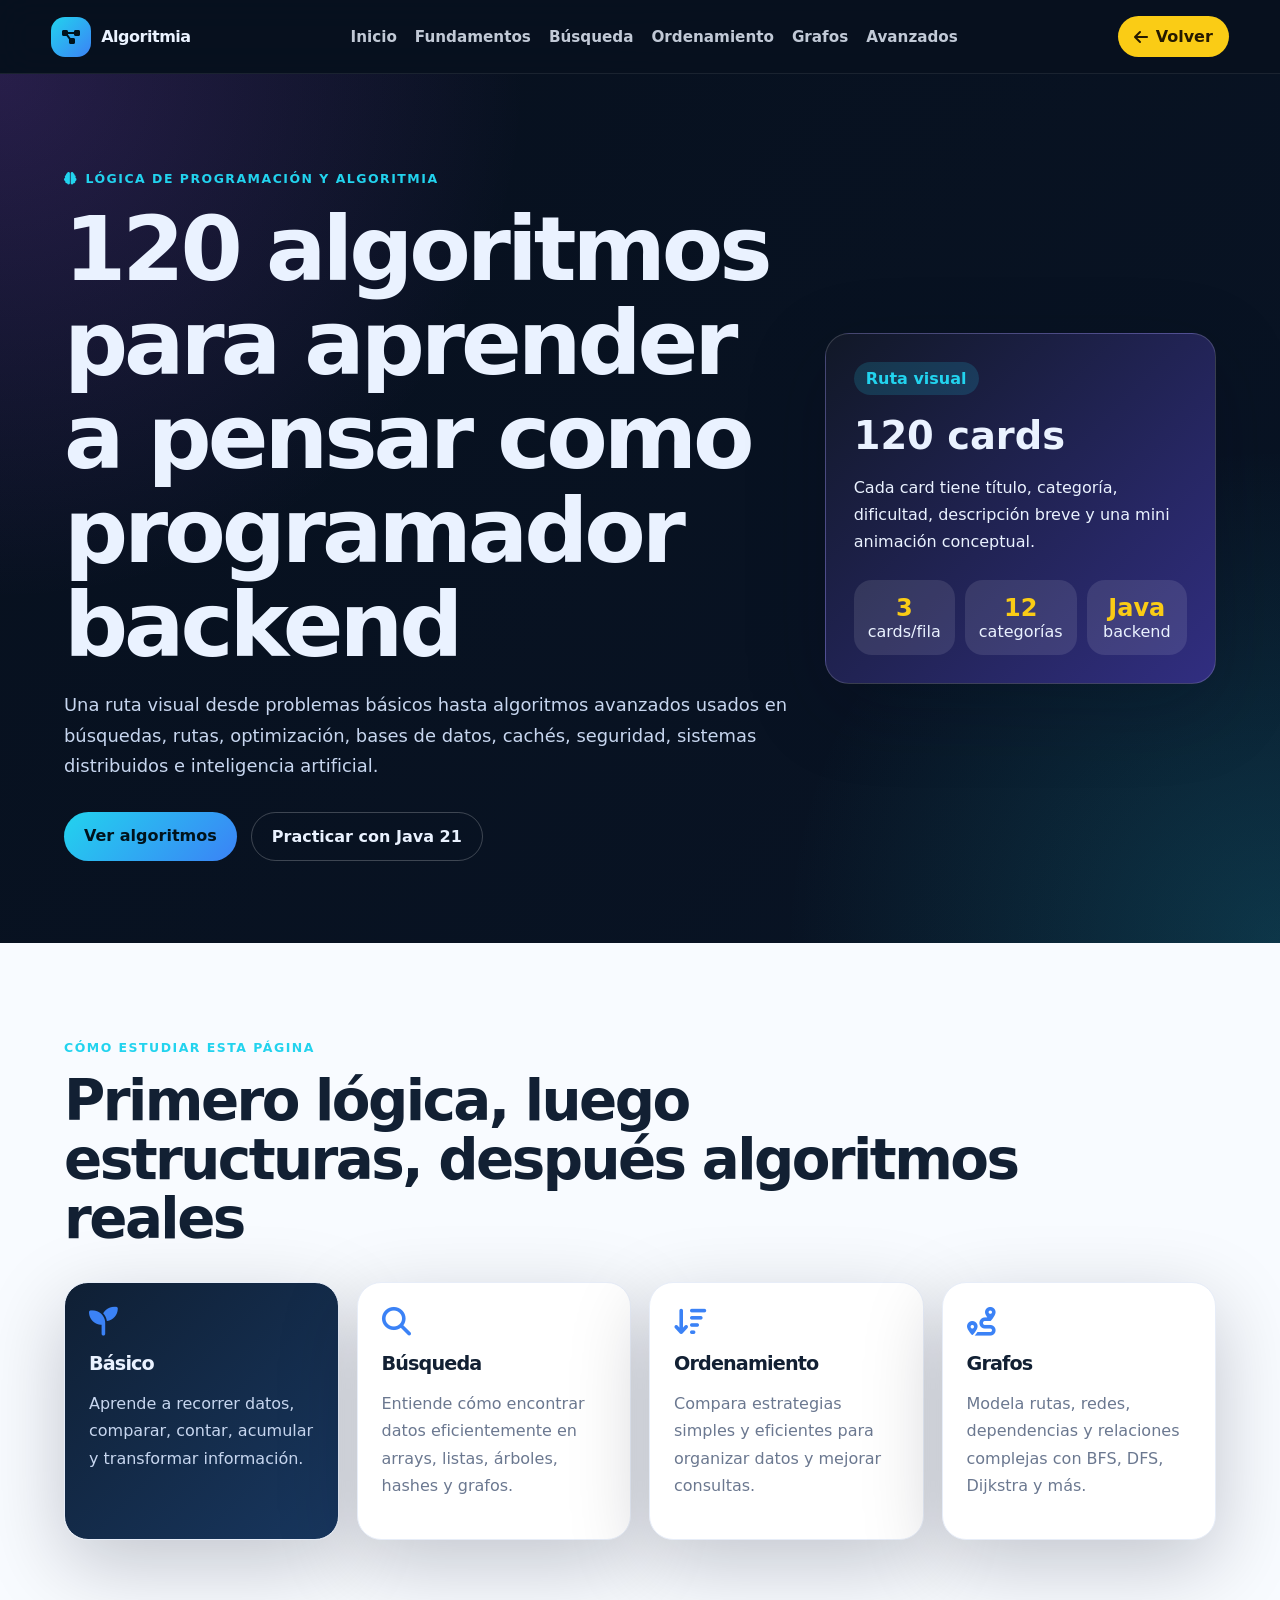
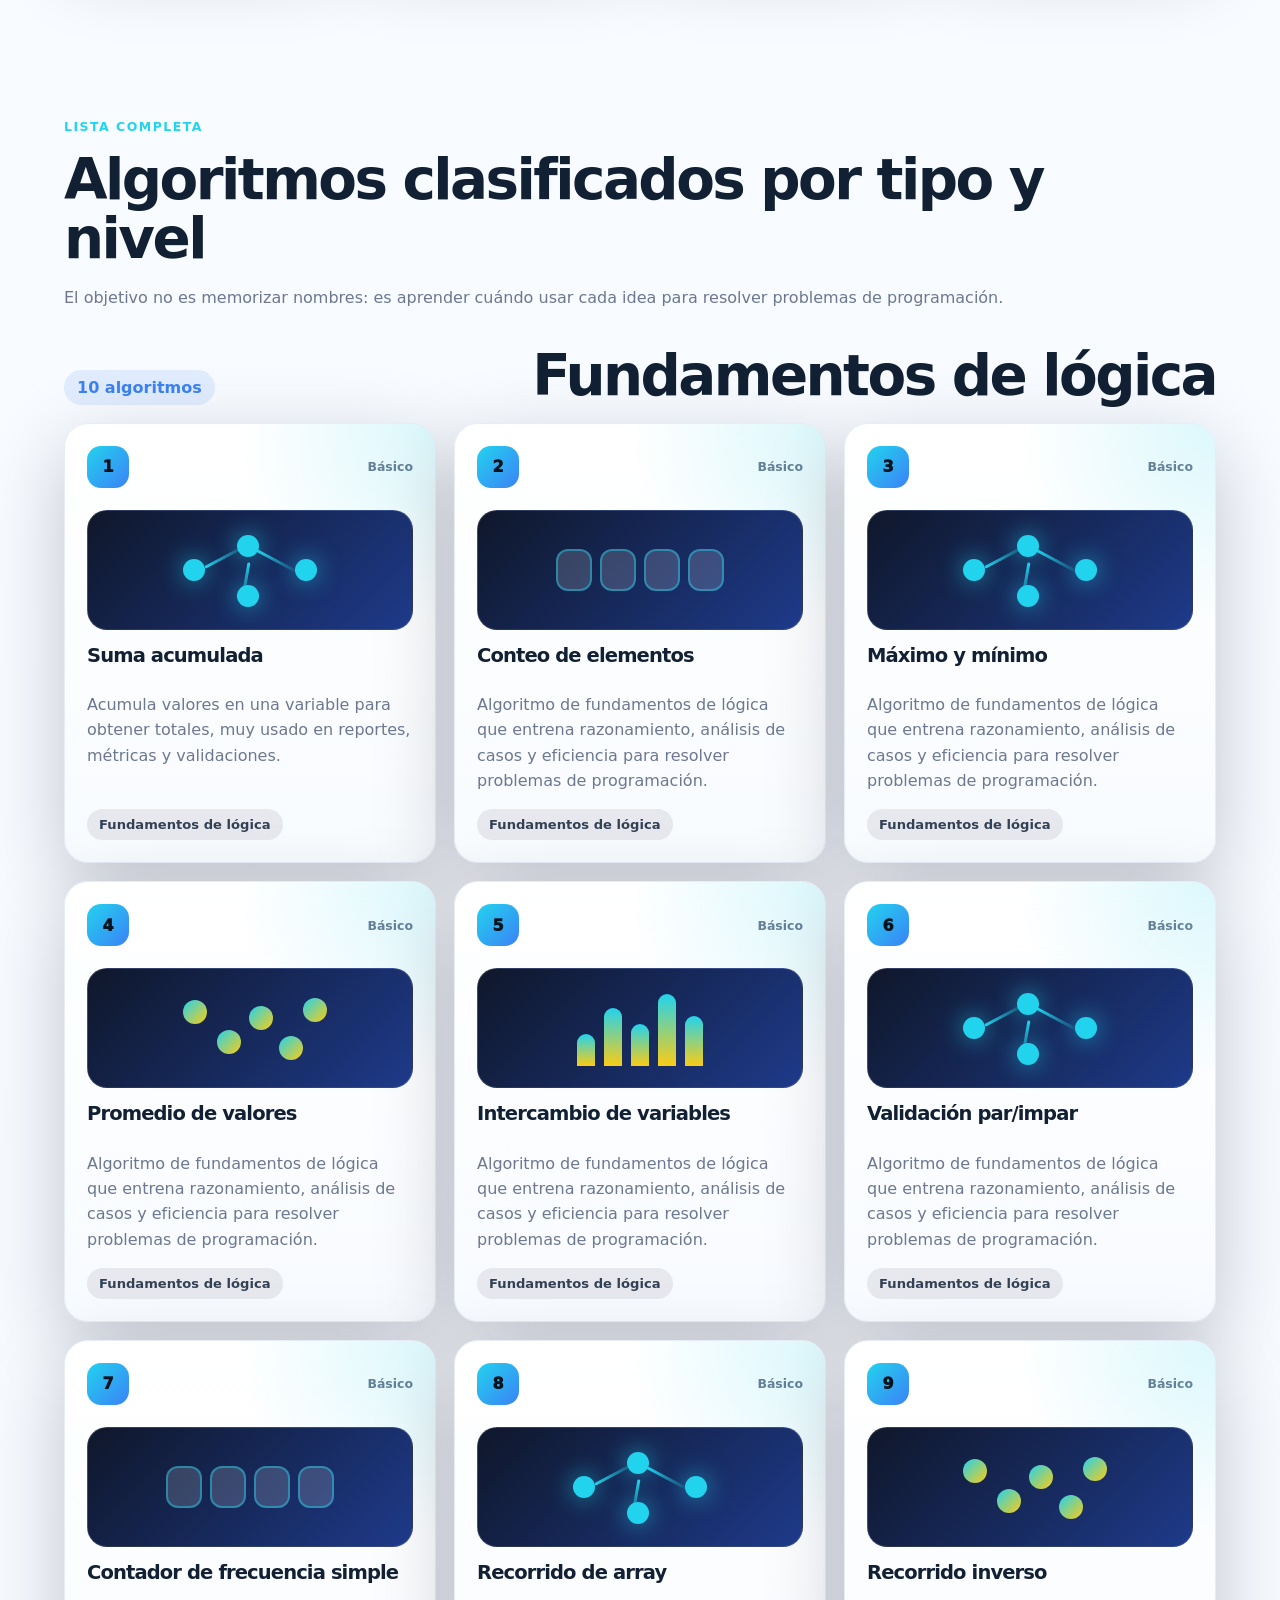
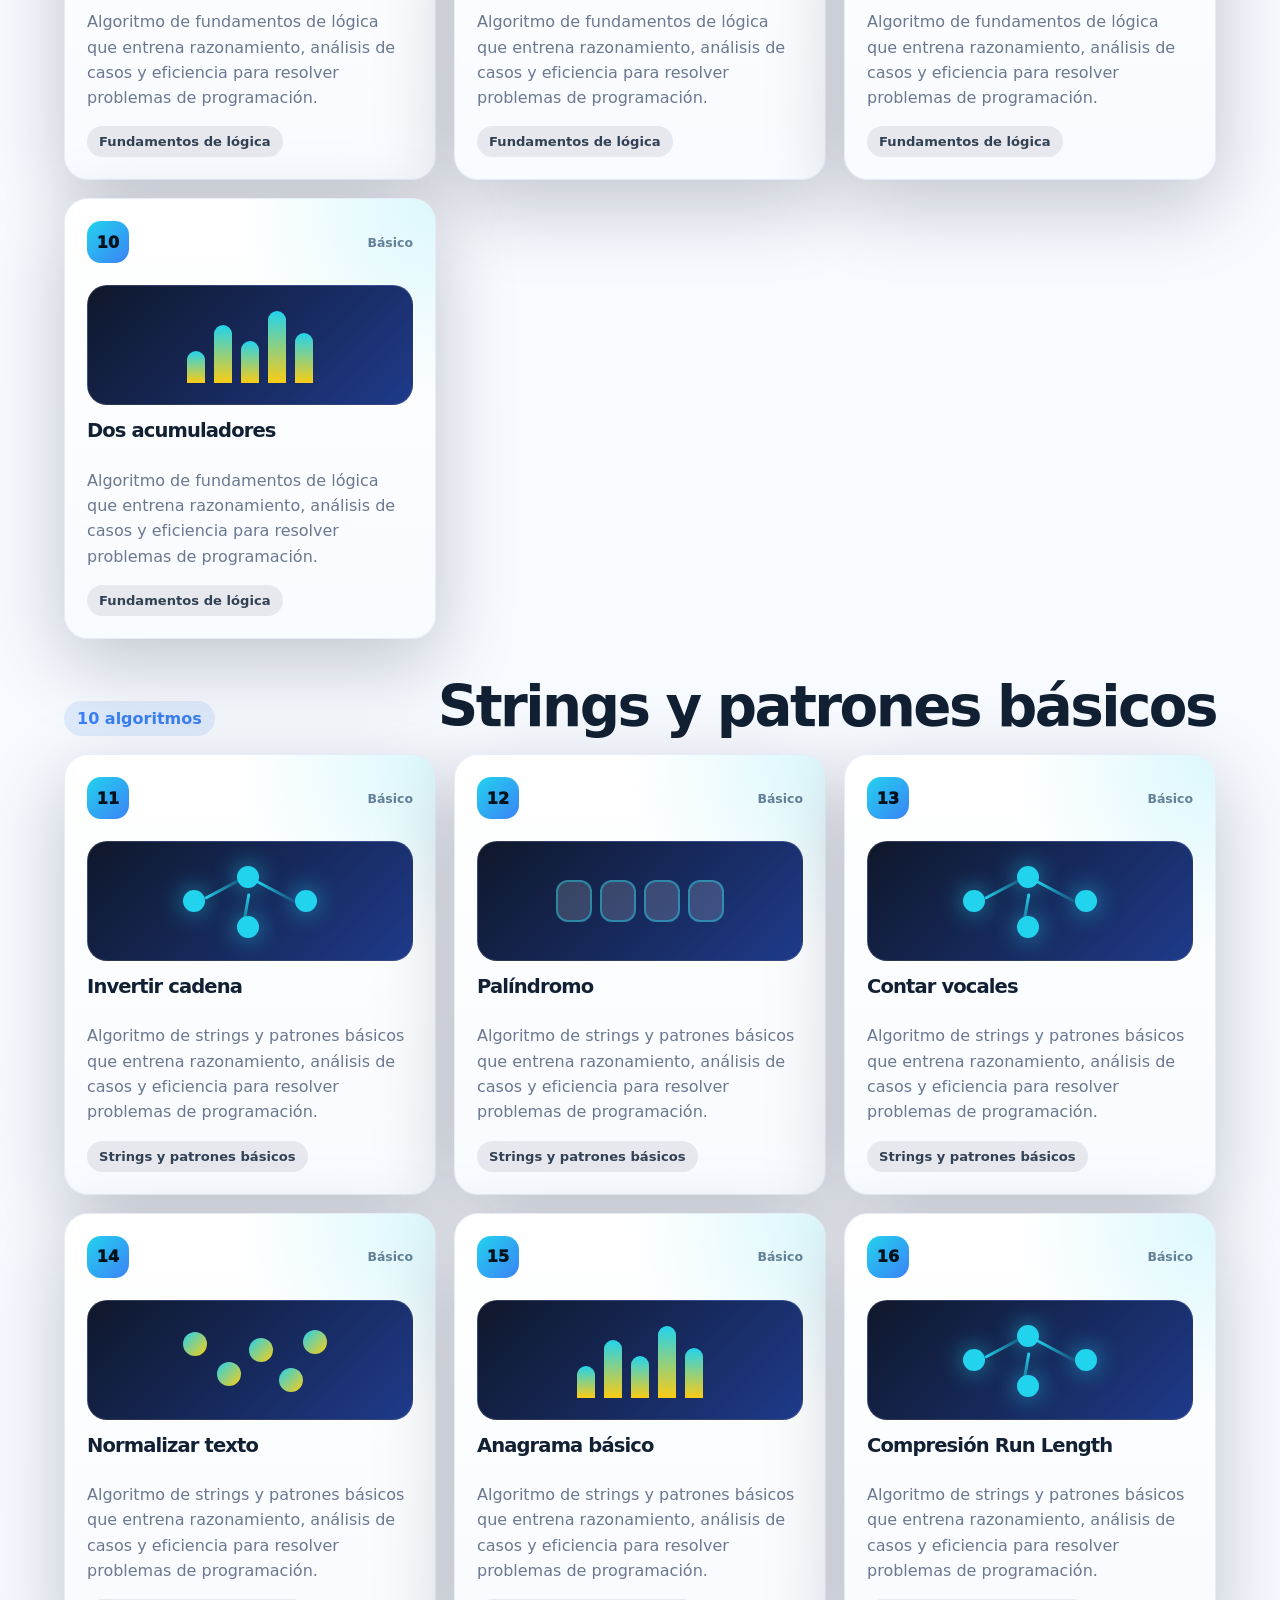
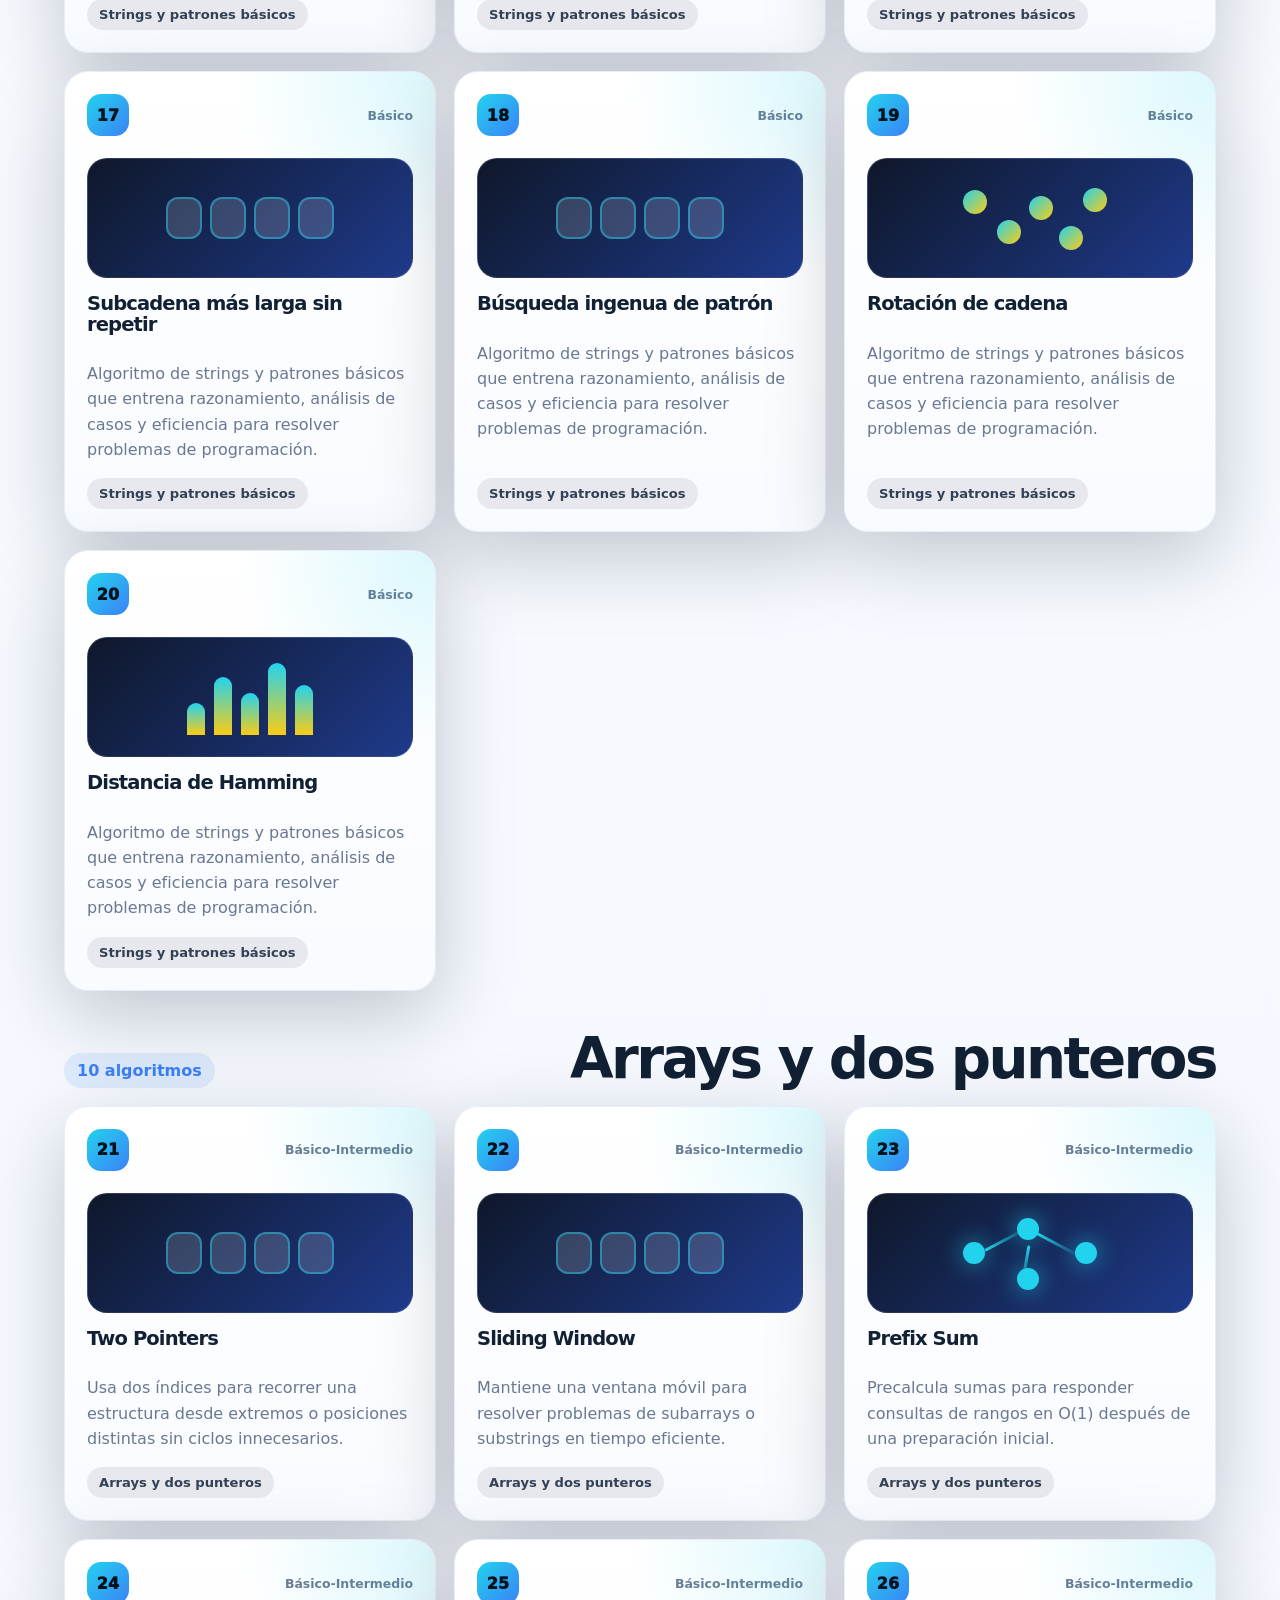
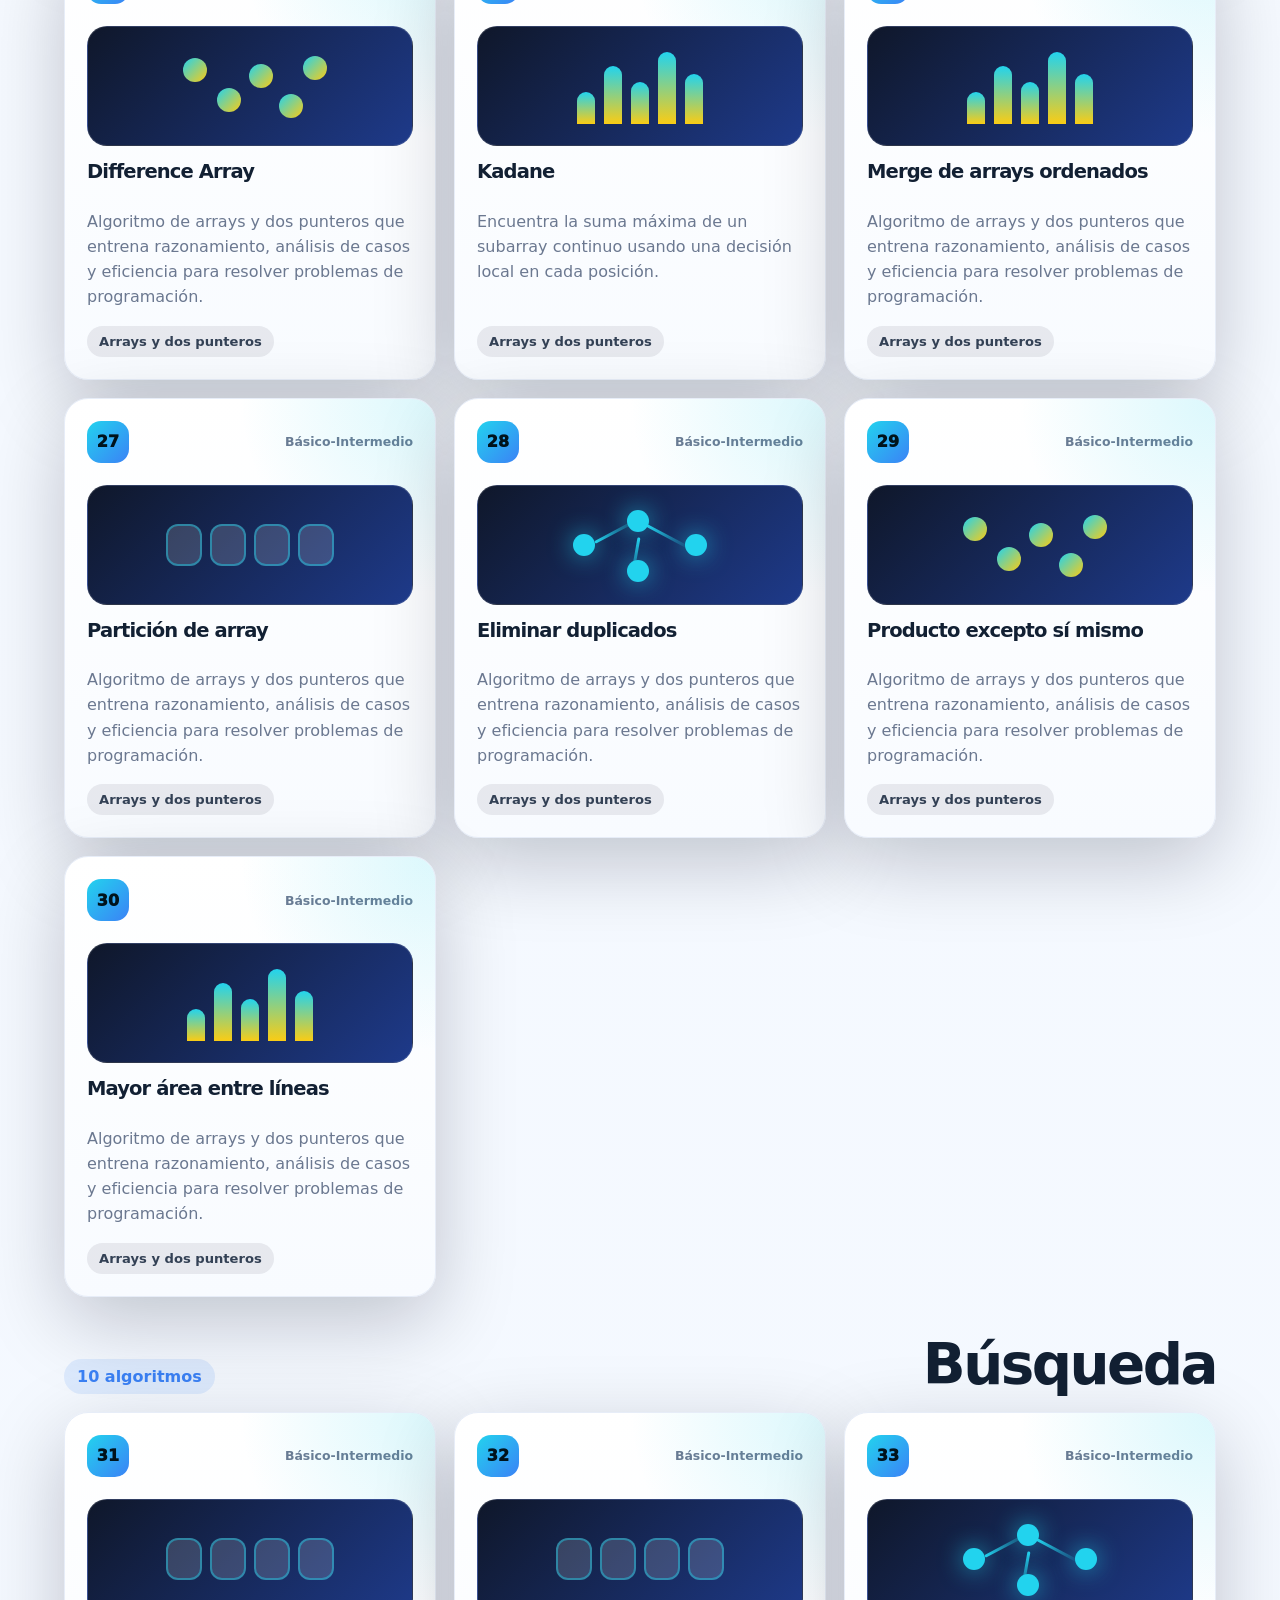
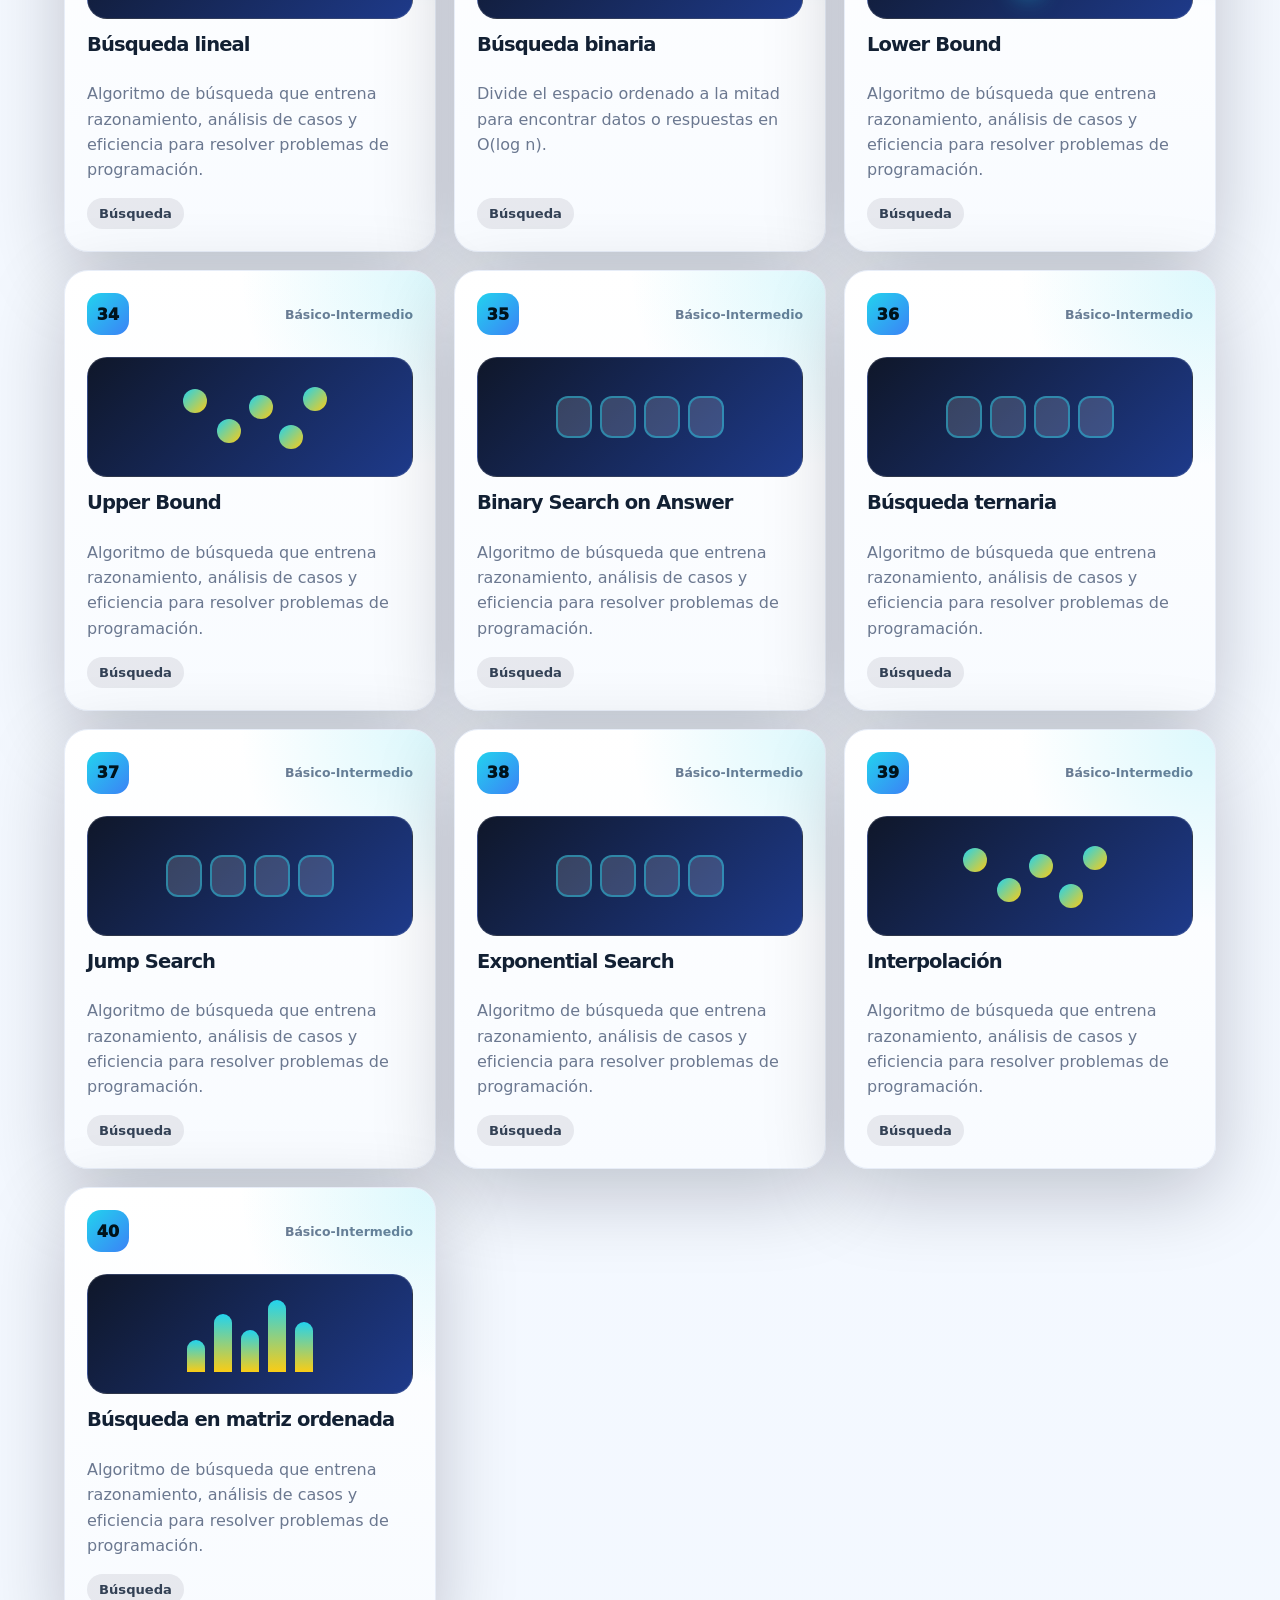
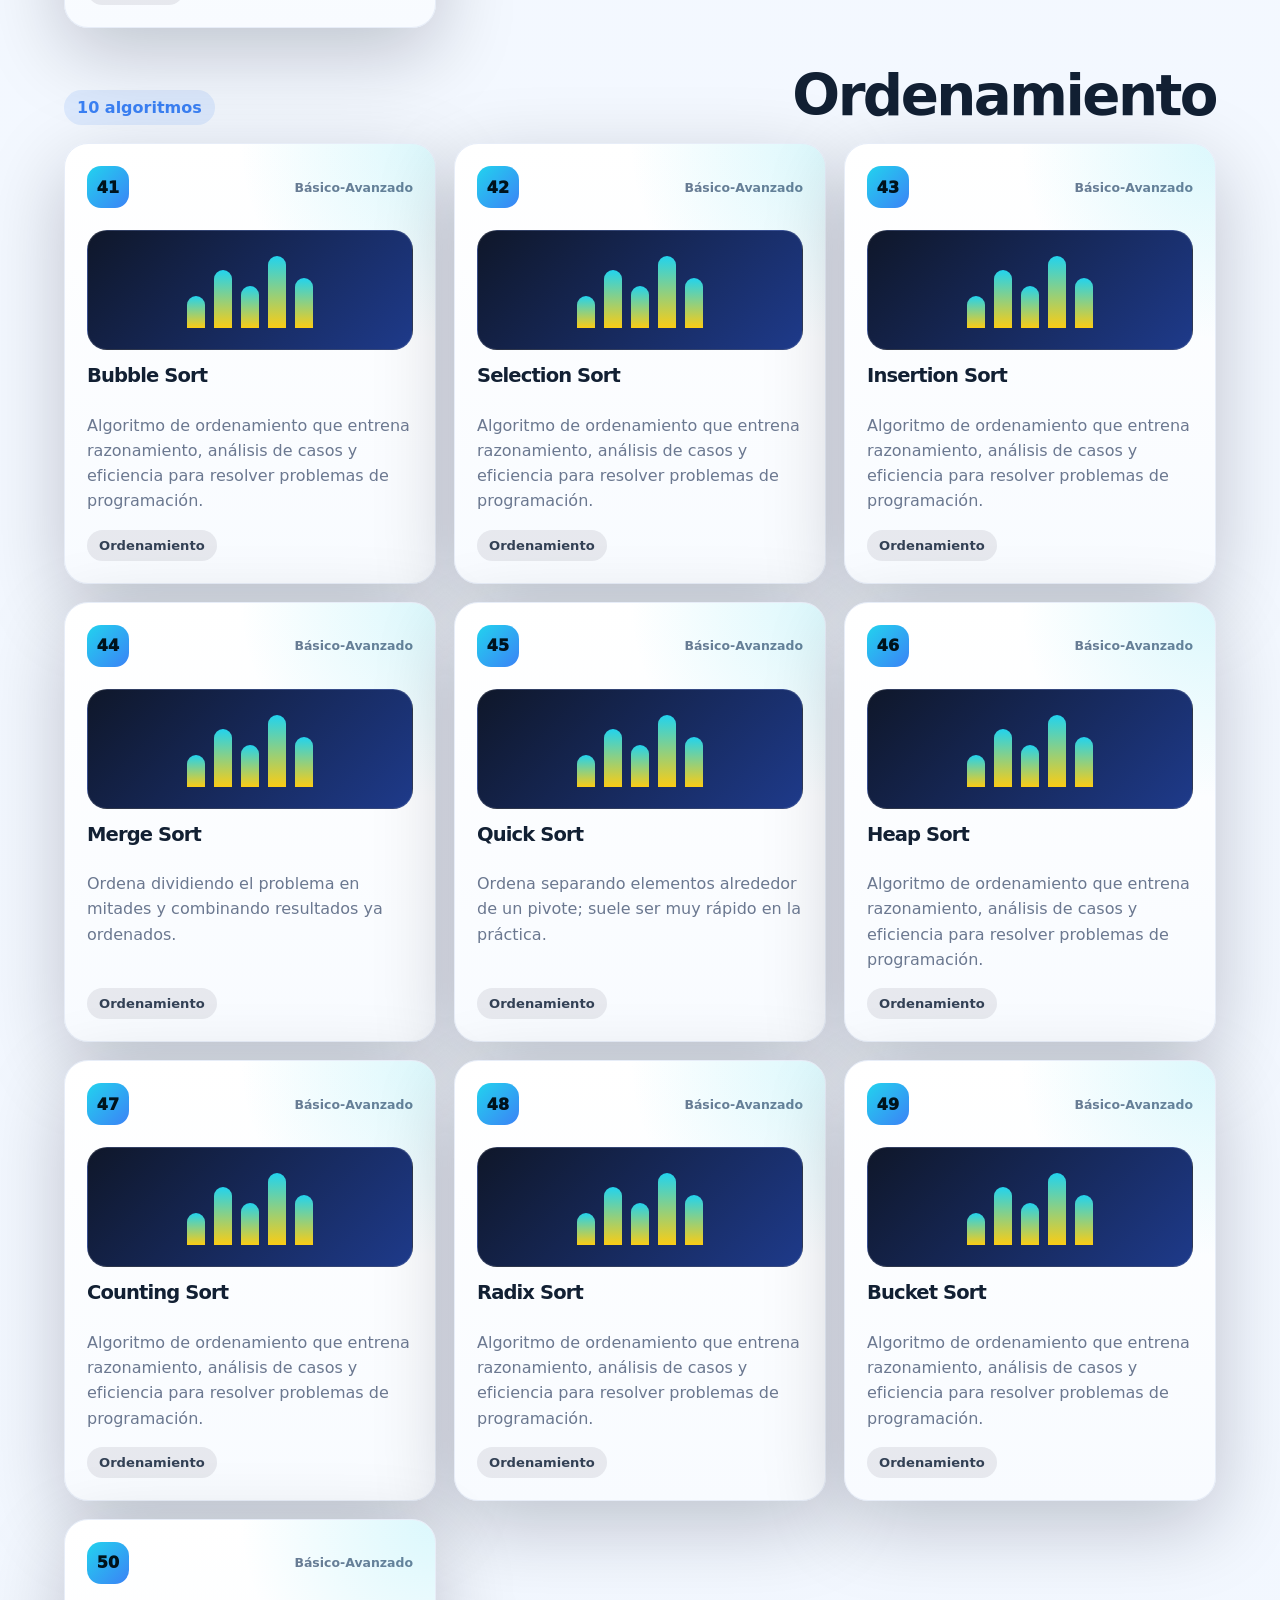
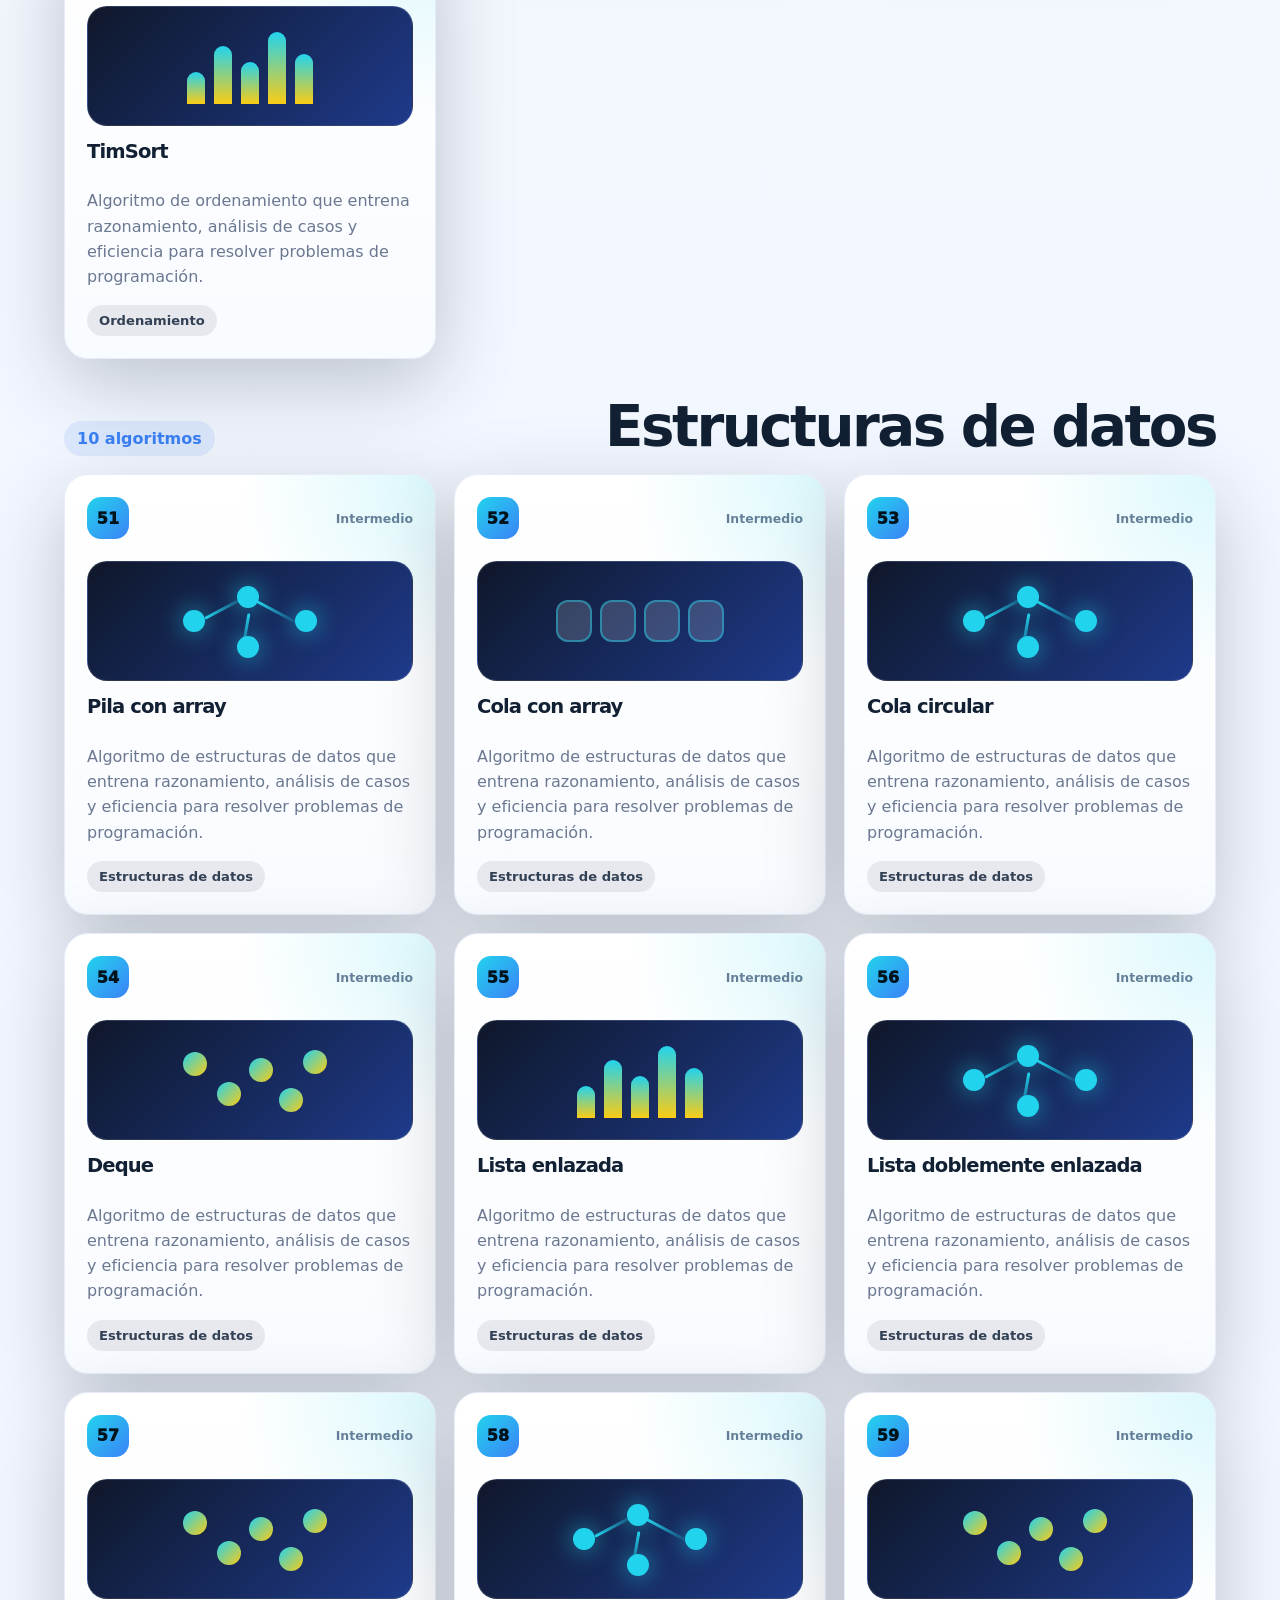
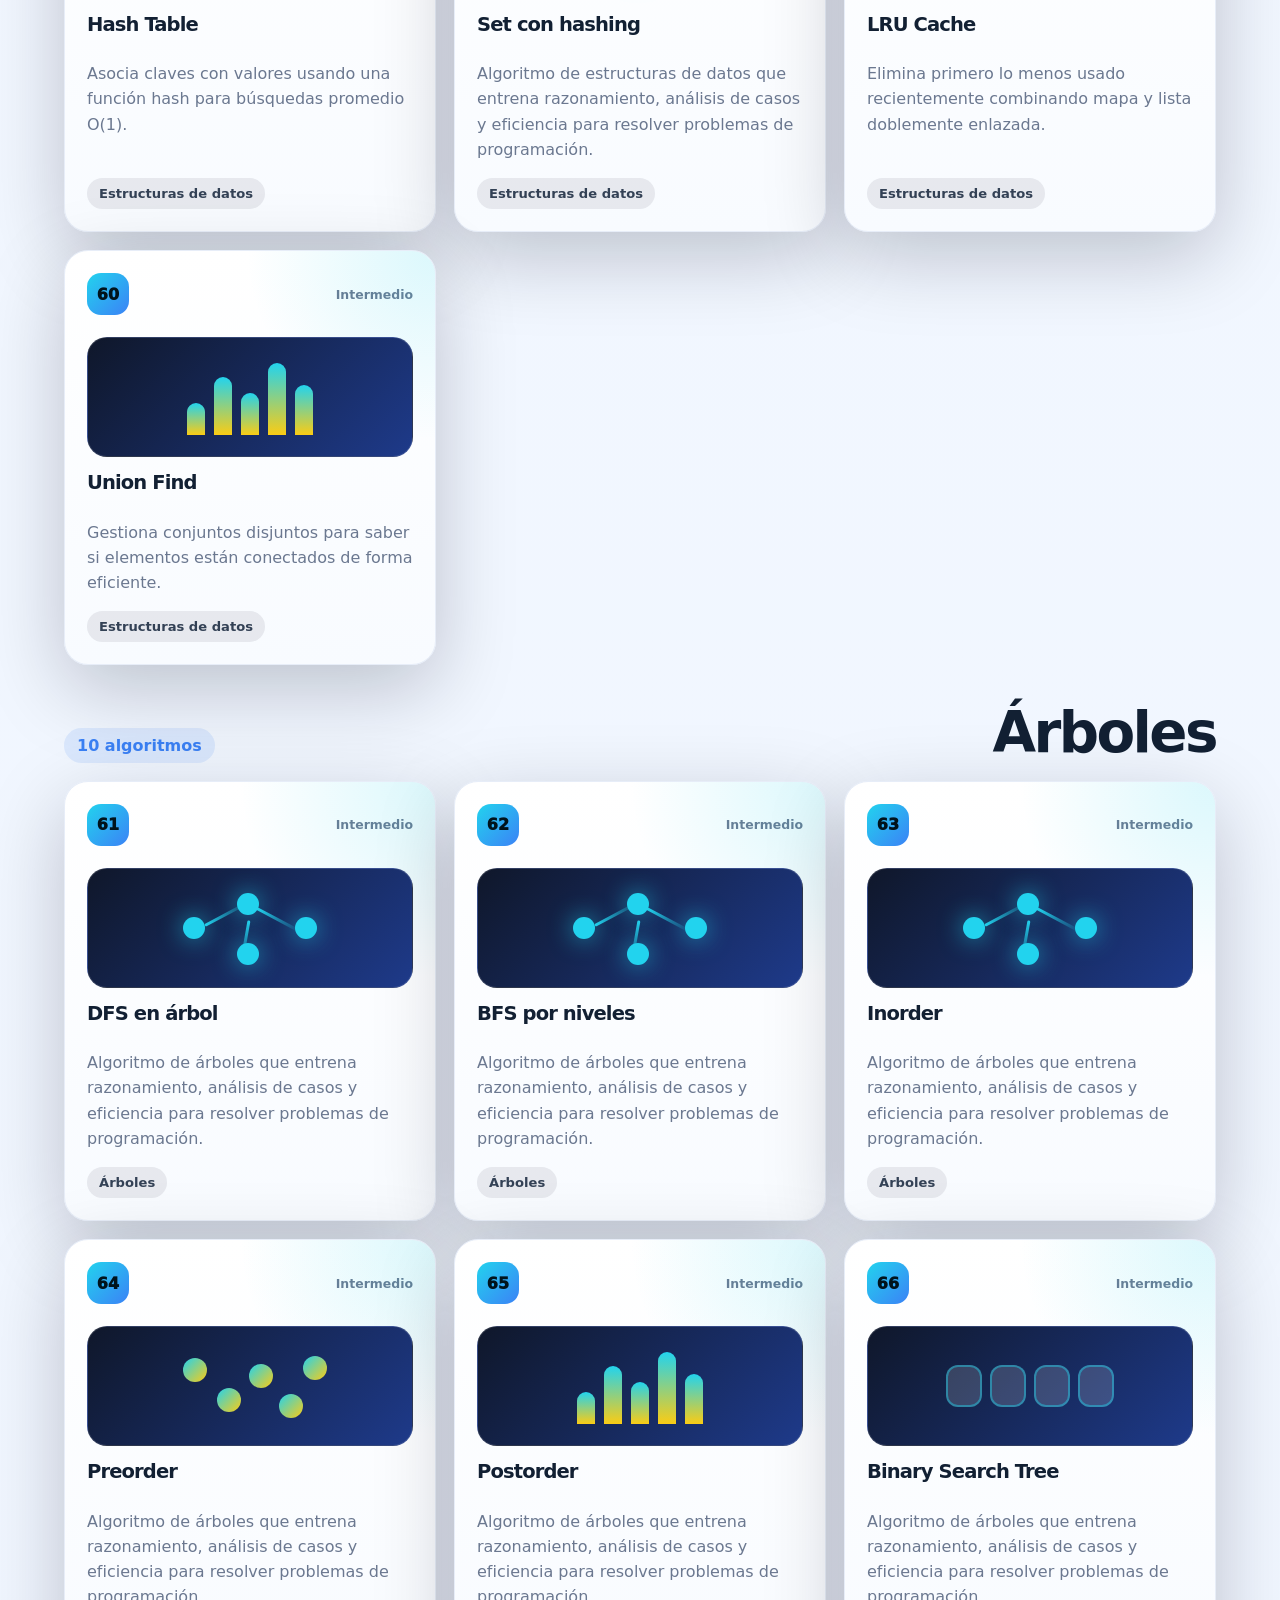
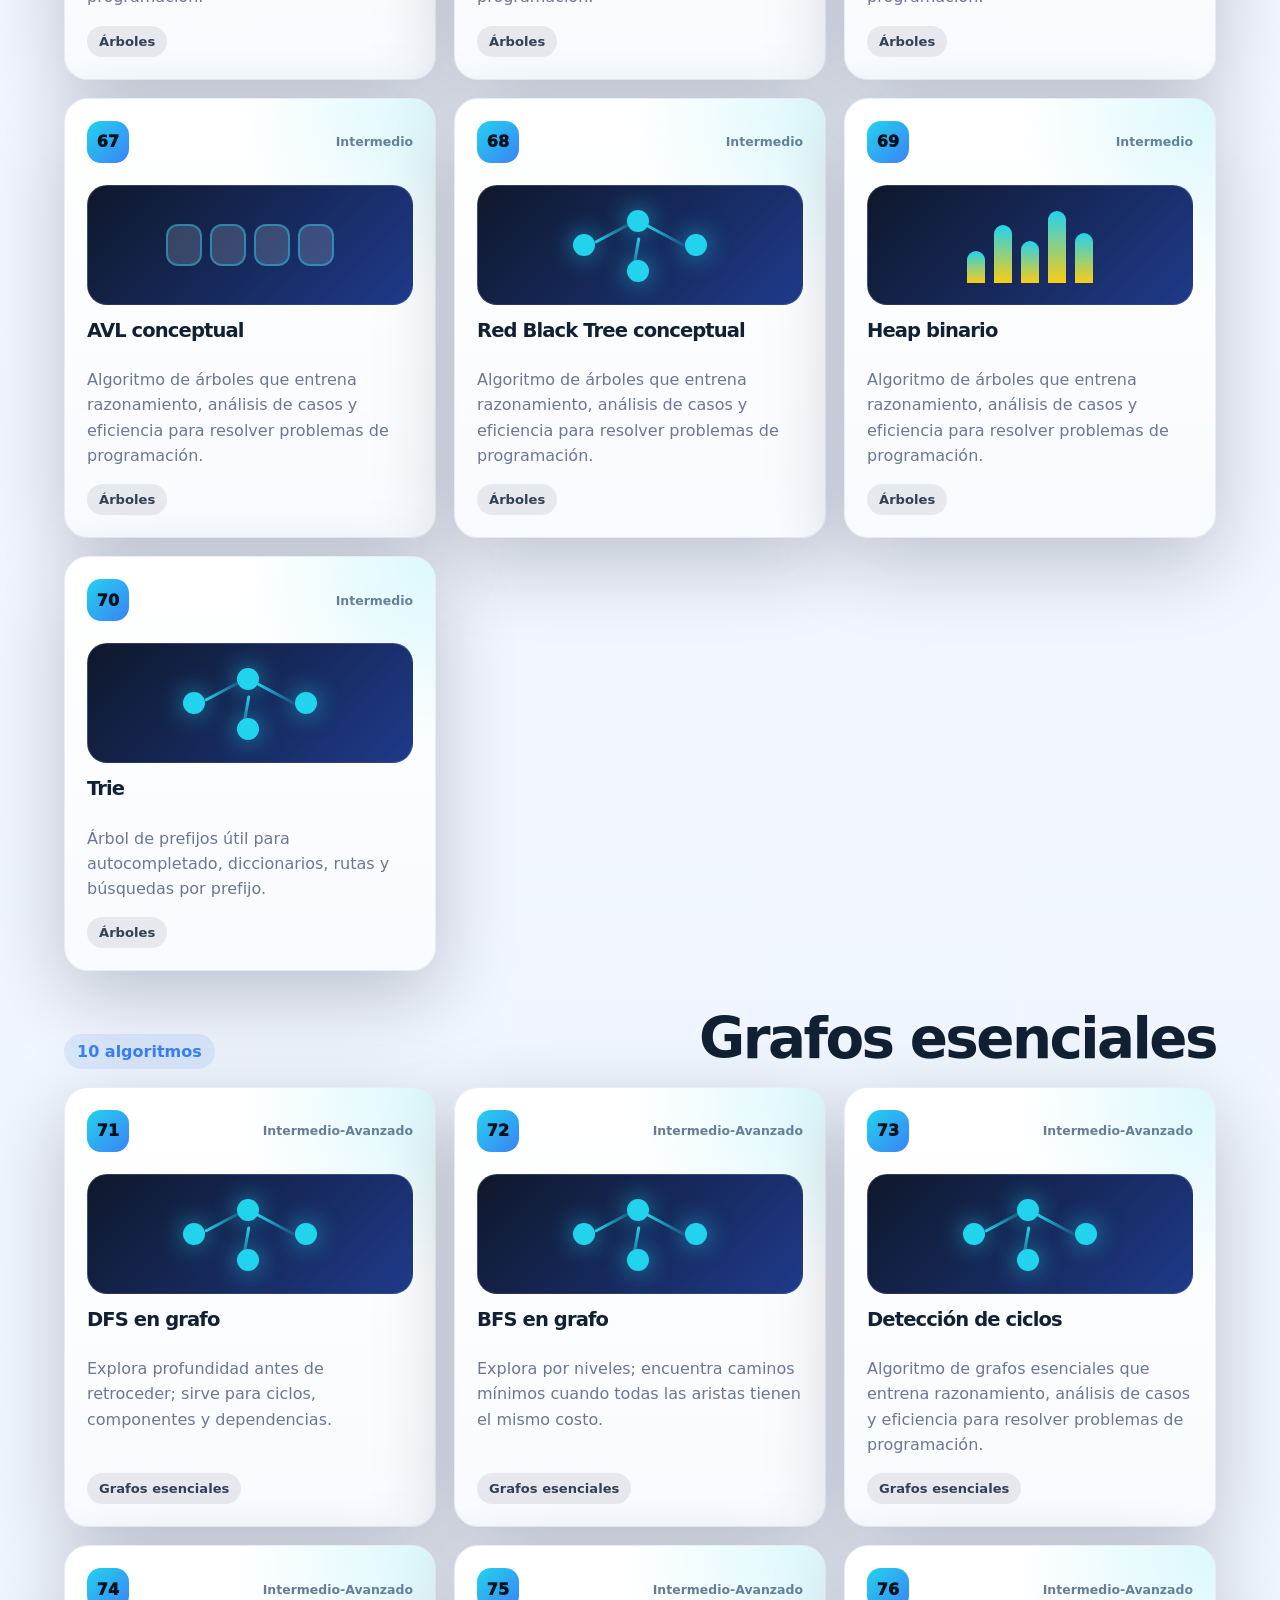
==== algoritmos.html @ 5a0df9d0 "algoritmos" ====
<!DOCTYPE html>
<html lang="es">
<head>
  <meta charset="UTF-8">
  <meta name="viewport" content="width=device-width, initial-scale=1.0">
  <title>Algoritmia para Programación - 120 algoritmos</title>
  <link rel="preconnect" href="https://cdnjs.cloudflare.com">
  <link rel="stylesheet" href="https://cdnjs.cloudflare.com/ajax/libs/font-awesome/6.5.1/css/all.min.css">
  <link rel="stylesheet" href="styles.css">
</head>
<body>
  <header class="site-header">
    <a href="index.html#inicio" class="brand">
      <span class="brand-icon"><i class="fa-solid fa-diagram-project"></i></span>
      <span>Algoritmia</span>
    </a>
    <nav class="main-nav" aria-label="Navegación Algoritmia">
      <a href="index.html">Inicio</a>
      <a href="#fundamentos">Fundamentos</a>
      <a href="#busqueda">Búsqueda</a>
      <a href="#ordenamiento">Ordenamiento</a>
      <a href="#grafos">Grafos</a>
      <a href="#avanzados">Avanzados</a>
    </nav>
    <a class="toggle-checks" href="index.html#temario"><i class="fa-solid fa-arrow-left"></i> Volver</a>
  </header>

  <main>
    <section class="hero section algorithms-hero">
      <div class="hero-content">
        <p class="eyebrow"><i class="fa-solid fa-brain"></i> Lógica de programación y algoritmia</p>
        <h1>120 algoritmos para aprender a pensar como programador backend</h1>
        <p class="hero-copy">Una ruta visual desde problemas básicos hasta algoritmos avanzados usados en búsquedas, rutas, optimización, bases de datos, cachés, seguridad, sistemas distribuidos e inteligencia artificial.</p>
        <div class="hero-actions">
          <a class="btn primary" href="#algorithmCards">Ver algoritmos</a>
          <a class="btn secondary" href="java.html">Practicar con Java 21</a>
        </div>
      </div>
      <aside class="hero-card algorithm-hero-card">
        <span class="card-badge">Ruta visual</span>
        <strong>120 cards</strong>
        <p>Cada card tiene título, categoría, dificultad, descripción breve y una mini animación conceptual.</p>
        <div class="mini-stats">
          <span><b>3</b> cards/fila</span>
          <span><b>12</b> categorías</span>
          <span><b>Java</b> backend</span>
        </div>
      </aside>
    </section>

    <section class="section java-important">
      <div class="section-heading">
        <p class="eyebrow">Cómo estudiar esta página</p>
        <h2>Primero lógica, luego estructuras, después algoritmos reales</h2>
      </div>
      <div class="cards-grid">
        <article class="info-card featured"><i class="fa-solid fa-seedling"></i><h3>Básico</h3><p>Aprende a recorrer datos, comparar, contar, acumular y transformar información.</p></article>
        <article class="info-card"><i class="fa-solid fa-magnifying-glass"></i><h3>Búsqueda</h3><p>Entiende cómo encontrar datos eficientemente en arrays, listas, árboles, hashes y grafos.</p></article>
        <article class="info-card"><i class="fa-solid fa-arrow-down-wide-short"></i><h3>Ordenamiento</h3><p>Compara estrategias simples y eficientes para organizar datos y mejorar consultas.</p></article>
        <article class="info-card"><i class="fa-solid fa-route"></i><h3>Grafos</h3><p>Modela rutas, redes, dependencias y relaciones complejas con BFS, DFS, Dijkstra y más.</p></article>
      </div>
    </section>

    <section id="algorithmCards" class="section java-section">
      <div class="section-heading">
        <p class="eyebrow">Lista completa</p>
        <h2>Algoritmos clasificados por tipo y nivel</h2>
        <p>El objetivo no es memorizar nombres: es aprender cuándo usar cada idea para resolver problemas de programación.</p>
      </div>
      <div id="algorithmsCards" class="algorithm-cards"></div>
    </section>
  </main>

  <footer class="site-footer">
    <p>Algoritmia para Backend Java 2026 - Base mental para resolver problemas reales.</p>
  </footer>

  <script src="algoritmos.js"></script>
</body>
</html>
---- styles.css ----
:root {
  --bg: #08111f;
  --surface: #0f1f34;
  --surface-2: #142942;
  --card: #ffffff;
  --text: #eaf2ff;
  --muted: #6b7890;
  --ink: #122033;
  --primary: #22d3ee;
  --primary-2: #3b82f6;
  --accent: #facc15;
  --green: #22c55e;
  --danger: #fb7185;
  --shadow: 0 24px 80px rgba(3, 10, 27, .22);
  --radius: 24px;
}

* { box-sizing: border-box; }
html { scroll-behavior: smooth; }
body {
  margin: 0;
  font-family: Inter, ui-sans-serif, system-ui, -apple-system, BlinkMacSystemFont, "Segoe UI", sans-serif;
  background: linear-gradient(135deg, #07101e 0%, #102441 45%, #eaf2ff 45%, #f8fbff 100%);
  color: var(--ink);
}

a { color: inherit; text-decoration: none; }

.site-header {
  position: sticky;
  top: 0;
  z-index: 20;
  display: flex;
  align-items: center;
  justify-content: space-between;
  gap: 18px;
  padding: 16px clamp(18px, 4vw, 56px);
  background: rgba(8, 17, 31, .86);
  color: var(--text);
  backdrop-filter: blur(18px);
  border-bottom: 1px solid rgba(255, 255, 255, .08);
}

.brand, .main-nav, .toggle-checks { display: flex; align-items: center; }
.brand { gap: 10px; font-weight: 900; letter-spacing: -.03em; }
.brand-icon {
  display: grid;
  place-items: center;
  width: 40px;
  height: 40px;
  border-radius: 14px;
  background: linear-gradient(135deg, var(--primary), var(--primary-2));
  color: #00131c;
}
.main-nav { gap: 18px; font-weight: 700; font-size: .95rem; }
.main-nav a { opacity: .82; }
.main-nav a:hover { opacity: 1; color: var(--primary); }
.toggle-checks {
  gap: 8px;
  border: 0;
  border-radius: 999px;
  padding: 11px 16px;
  background: var(--accent);
  color: #251a00;
  font-weight: 900;
  cursor: pointer;
}

.section { padding: 82px clamp(18px, 5vw, 72px); }
.hero {
  min-height: 680px;
  display: grid;
  grid-template-columns: minmax(0, 1.3fr) minmax(280px, .7fr);
  align-items: center;
  gap: 34px;
  color: var(--text);
}
.eyebrow {
  display: inline-flex;
  align-items: center;
  gap: 8px;
  color: var(--primary);
  font-weight: 900;
  text-transform: uppercase;
  letter-spacing: .12em;
  font-size: .78rem;
}
h1, h2, h3 { margin: 0; line-height: 1.05; letter-spacing: -.045em; }
h1 { max-width: 920px; font-size: clamp(2.7rem, 7vw, 6.4rem); }
h2 { font-size: clamp(2rem, 4.4vw, 4rem); }
h3 { font-size: 1.2rem; }
p { line-height: 1.7; }
.hero-copy { max-width: 760px; color: #c7d6ef; font-size: 1.12rem; }
.hero-actions { display: flex; flex-wrap: wrap; gap: 14px; margin-top: 30px; }
.btn { border-radius: 999px; padding: 14px 20px; font-weight: 900; }
.btn.primary { background: linear-gradient(135deg, var(--primary), var(--primary-2)); color: #00131c; }
.btn.secondary { border: 1px solid rgba(255,255,255,.22); color: var(--text); }
.hero-card {
  padding: 28px;
  border-radius: var(--radius);
  background: rgba(255,255,255,.1);
  border: 1px solid rgba(255,255,255,.16);
  box-shadow: var(--shadow);
}
.card-badge { display: inline-block; margin-bottom: 18px; padding: 7px 12px; border-radius: 999px; background: rgba(34,211,238,.16); color: var(--primary); font-weight: 900; }
.hero-card strong { display: block; font-size: 2.4rem; }
.mini-stats { display: grid; grid-template-columns: repeat(3, 1fr); gap: 10px; margin-top: 24px; }
.mini-stats span { padding: 14px; border-radius: 18px; background: rgba(255,255,255,.1); text-align: center; }
.mini-stats b { display: block; color: var(--accent); font-size: 1.5rem; }

.section-heading { max-width: 980px; margin-bottom: 34px; }
.section-heading.light { color: var(--text); }
.section-heading p:not(.eyebrow) { color: var(--muted); }
.light p:not(.eyebrow) { color: #c7d6ef; }
.cards-grid { display: grid; grid-template-columns: repeat(4, minmax(0, 1fr)); gap: 18px; }
.info-card {
  padding: 24px;
  border-radius: var(--radius);
  background: var(--card);
  box-shadow: var(--shadow);
  border: 1px solid #e7edf8;
}
.info-card i { font-size: 1.8rem; color: var(--primary-2); margin-bottom: 18px; }
.info-card p { color: var(--muted); }
.info-card.featured { background: linear-gradient(135deg, #0f1f34, #18375f); color: var(--text); }
.info-card.featured p { color: #c7d6ef; }

.agentic-card {
  max-width: 80%;
  margin: 0 auto;
  padding: 32px;
  border-radius: var(--radius);
  background: linear-gradient(135deg, #0f1f34, #18375f);
  color: var(--text);
  box-shadow: var(--shadow);
  border: 1px solid rgba(255, 255, 255, 0.1);
  text-align: center;
}
.agentic-card i { font-size: 2.5rem; color: var(--primary); margin-bottom: 20px; }
.agentic-card h3 { margin: 0 0 16px 0; }
.agentic-card p { color: #c7d6ef; font-size: 1.1rem; }

.curriculum { display: grid; gap: 18px; }
.module-card {
  overflow: hidden;
  border-radius: var(--radius);
  background: var(--card);
  box-shadow: var(--shadow);
  border: 1px solid #e7edf8;
}
.module-header {
  display: flex;
  justify-content: space-between;
  gap: 16px;
  padding: 24px;
  background: linear-gradient(135deg, #f8fbff, #eaf2ff);
}
.module-header span { font-weight: 900; color: var(--primary-2); }
.module-header-right { display: flex; align-items: center; gap: 14px; }
.module-count {
  padding: 6px 12px;
  border-radius: 999px;
  background: rgba(34, 197, 94, .15);
  color: #15803d;
  font-weight: 900;
  font-size: .95rem;
  white-space: nowrap;
}
.topic-list { display: grid; grid-template-columns: repeat(2, minmax(0, 1fr)); gap: 0; padding: 0; margin: 0; list-style: none; }
.topic-item {
  display: grid;
  grid-template-columns: auto 1fr;
  gap: 12px;
  padding: 18px 22px;
  border-top: 1px solid #edf2fb;
}
.topic-item:nth-child(odd) { border-right: 1px solid #edf2fb; }
.topic-id { font-weight: 900; color: var(--primary-2); }
.topic-item p { margin: 6px 0 0; color: var(--muted); font-size: .95rem; }
.topic-check { display: none; width: 18px; height: 18px; accent-color: var(--green); margin-top: 2px; }
.show-checks .topic-check { display: block; }

.plan-section { background: radial-gradient(circle at top left, rgba(34,211,238,.2), transparent 32%), var(--bg); }
.roadmap {
  position: relative;
  display: grid;
  gap: 34px;
  padding: 30px 0;
}
.roadmap::before {
  content: "";
  position: absolute;
  inset: 0 50%;
  width: 72px;
  transform: translateX(-50%);
  background: repeating-linear-gradient(180deg, #1f2937 0 56px, #111827 56px 112px);
  border-radius: 999px;
  box-shadow: inset 0 0 0 10px #374151;
}
.roadmap::after {
  content: "";
  position: absolute;
  top: 40px;
  bottom: 40px;
  left: 50%;
  width: 6px;
  transform: translateX(-50%);
  background: repeating-linear-gradient(180deg, var(--accent) 0 28px, transparent 28px 48px);
}
.road-card {
  position: relative;
  z-index: 1;
  width: min(48%, 680px);
  padding: 24px;
  border-radius: var(--radius);
  background: #ffffff;
  box-shadow: var(--shadow);
}
.road-topics { display: flex; flex-wrap: wrap; gap: 8px; margin-bottom: 14px; }
.topic-range {
  padding: 6px 12px;
  border-radius: 999px;
  background: linear-gradient(135deg, var(--primary), var(--primary-2));
  color: #00131c;
  font-weight: 900;
  font-size: .82rem;
}
.topic-module {
  padding: 6px 12px;
  border-radius: 999px;
  background: #eef2f7;
  color: #334155;
  font-weight: 800;
  font-size: .82rem;
}
.jansahayak-note {
  display: flex;
  gap: 16px;
  margin-bottom: 30px;
  padding: 22px 24px;
  border-radius: var(--radius);
  background: rgba(255, 255, 255, .07);
  border: 1px solid rgba(34, 211, 238, .35);
  color: var(--text);
}
.jansahayak-note i { font-size: 1.5rem; color: var(--primary); margin-top: 4px; }
.jansahayak-note h3 { margin-bottom: 8px; color: var(--primary); }
.jansahayak-note p { margin: 0; color: #c7d6ef; }
.road-card:nth-child(even) { justify-self: end; }
.road-sign {
  display: inline-flex;
  align-items: center;
  gap: 9px;
  margin-bottom: 12px;
  padding: 9px 13px;
  border-radius: 12px;
  background: var(--accent);
  color: #261a00;
  font-weight: 900;
}
.road-card ul { padding-left: 18px; color: var(--muted); line-height: 1.7; }
.milestone { padding: 13px; border-radius: 16px; background: #eff6ff; color: #1e3a8a; font-weight: 900; }

.progress-panel {
  display: grid;
  grid-template-columns: 260px 1fr;
  gap: 28px;
  align-items: center;
  padding: 28px;
  border-radius: var(--radius);
  background: var(--card);
  box-shadow: var(--shadow);
}
.progress-ring {
  display: grid;
  place-items: center;
  width: 220px;
  height: 220px;
  border-radius: 50%;
  background: conic-gradient(var(--green) 0deg, #e5edf8 0deg);
}
.progress-ring span {
  display: grid;
  place-items: center;
  width: 155px;
  height: 155px;
  border-radius: 50%;
  background: #fff;
  font-size: 2.3rem;
  font-weight: 1000;
}
.progress-bar { overflow: hidden; height: 16px; border-radius: 999px; background: #e5edf8; }
.progress-bar span { display: block; height: 100%; width: 0; background: linear-gradient(90deg, var(--green), var(--primary)); transition: width .25s ease; }
.module-progress { display: grid; grid-template-columns: repeat(2, minmax(0, 1fr)); gap: 10px; margin-top: 18px; }
.module-pill { padding: 12px; border-radius: 14px; background: #f4f7fb; font-weight: 800; color: #334155; }
.java-hero { background: radial-gradient(circle at top right, rgba(250, 204, 21, .18), transparent 34%); }
.java-important { background: #f8fbff; }
.java-section { background: linear-gradient(180deg, #f8fbff, #eaf2ff); }
.java-cards { display: grid; gap: 36px; }
.java-level-section { scroll-margin-top: 110px; }
.java-level-heading {
  display: flex;
  align-items: end;
  justify-content: space-between;
  gap: 16px;
  margin-bottom: 18px;
}
.java-level-heading span {
  padding: 8px 13px;
  border-radius: 999px;
  background: rgba(59, 130, 246, .12);
  color: var(--primary-2);
  font-weight: 900;
  white-space: nowrap;
}
.java-card-grid { display: grid; grid-template-columns: repeat(3, minmax(0, 1fr)); gap: 18px; }
.java-topic-card {
  display: flex;
  flex-direction: column;
  min-height: 390px;
  padding: 22px;
  border-radius: var(--radius);
  background: var(--card);
  border: 1px solid #e7edf8;
  box-shadow: var(--shadow);
}
.java-card-top { display: flex; justify-content: space-between; align-items: center; gap: 12px; margin-bottom: 14px; }
.java-number {
  display: grid;
  place-items: center;
  width: 42px;
  height: 42px;
  border-radius: 14px;
  background: linear-gradient(135deg, var(--primary), var(--primary-2));
  color: #00131c;
  font-weight: 1000;
}
.java-level { color: var(--muted); font-size: .78rem; font-weight: 900; text-align: right; }
.java-topic-card p { color: var(--muted); margin-bottom: 18px; }
.java-topic-card h4 {
  font-size: 1.25rem;
  font-weight: 800;
  color: var(--ink);
  margin: 0 0 12px 0;
}
.level-title {
  font-size: 1.8rem;
  font-weight: 900;
  color: var(--ink);
  margin-bottom: 24px;
  padding-bottom: 12px;
  border-bottom: 3px solid var(--primary);
}
.topic-desc {
  font-size: 1rem;
  line-height: 1.6;
  margin-bottom: 16px;
}
.example-block {
  margin-top: auto;
  padding: 16px;
  border-radius: 12px;
  background: linear-gradient(135deg, #f0f7ff, #e6f0ff);
  border-left: 4px solid var(--primary);
}
.example-label {
  display: block;
  font-size: 0.85rem;
  font-weight: 900;
  color: var(--primary-2);
  margin-bottom: 8px;
  text-transform: uppercase;
  letter-spacing: 0.05em;
}
.example-block p {
  margin: 0;
  font-size: 0.95rem;
  color: var(--ink);
  line-height: 1.5;
}

/* Colores para ejemplos de cloud.html cada 20 items */
.example-color-1 code { color: #a855f7; }
.example-color-2 code { color: #22c55e; }
.example-color-3 code { color: #f59e0b; }
.example-color-4 code { color: #3b82f6; }
.example-color-5 code { color: #ec4899; }
.code-block {
  overflow: auto;
  flex: 1;
  margin: auto 0 0;
  padding: 16px;
  border-radius: 18px;
  background: #1e1f22;
  color: #bcbec4;
  border: 1px solid rgba(188, 190, 196, .18);
  box-shadow: inset 0 0 0 1px rgba(255, 255, 255, .04), 0 14px 34px rgba(7, 16, 30, .18);
}
.code-block code {
  font-family: "JetBrains Mono", "Fira Code", Consolas, monospace;
  font-size: .86rem;
  line-height: 1.65;
  white-space: pre;
}
.code-keyword { color: #cf8e6d; font-weight: 800; }
.code-type { color: #56a8f5; }
.code-method { color: #dcdcaa; }
.code-string { color: #6aab73; }
.code-number { color: #2aacb8; }
.code-annotation { color: #b3ae60; }
.algorithms-hero { background: radial-gradient(circle at top left, rgba(168, 85, 247, .2), transparent 34%), radial-gradient(circle at bottom right, rgba(34, 211, 238, .18), transparent 32%); }
.algorithm-hero-card { background: linear-gradient(135deg, #111827, #312e81); }
.algorithm-cards { display: grid; gap: 38px; }
.algorithm-card {
  position: relative;
  overflow: hidden;
  display: flex;
  flex-direction: column;
  min-height: 370px;
  padding: 22px;
  border-radius: var(--radius);
  background: linear-gradient(180deg, #ffffff, #f8fbff);
  border: 1px solid #e7edf8;
  box-shadow: var(--shadow);
}
.algorithm-card::before {
  content: "";
  position: absolute;
  inset: 0;
  background: radial-gradient(circle at top right, rgba(34, 211, 238, .16), transparent 34%);
  pointer-events: none;
}
.algorithm-card h3 { position: relative; z-index: 1; font-size: 1.22rem; margin: 16px 0 10px; color: var(--ink); }
.algorithm-card p { position: relative; z-index: 1; color: var(--muted); line-height: 1.58; }
.algorithm-category {
  position: relative;
  z-index: 1;
  display: inline-flex;
  width: fit-content;
  margin-top: auto;
  padding: 8px 12px;
  border-radius: 999px;
  background: rgba(15, 23, 42, .08);
  color: #334155;
  font-size: .82rem;
  font-weight: 900;
}
.algorithm-visual {
  position: relative;
  z-index: 1;
  display: grid;
  place-items: center;
  height: 120px;
  margin-top: 8px;
  border-radius: 20px;
  background: linear-gradient(135deg, #0f172a, #1e3a8a);
  border: 1px solid rgba(255, 255, 255, .12);
}
.algo-bars { display: flex; align-items: end; gap: 9px; height: 76px; }
.algo-bars span { width: 18px; border-radius: 999px 999px 6px 6px; background: linear-gradient(180deg, var(--primary), var(--accent)); animation: barSort 1.6s ease-in-out infinite alternate; }
.algo-bars span:nth-child(1) { height: 32px; animation-delay: .1s; }
.algo-bars span:nth-child(2) { height: 58px; animation-delay: .2s; }
.algo-bars span:nth-child(3) { height: 42px; animation-delay: .3s; }
.algo-bars span:nth-child(4) { height: 72px; animation-delay: .4s; }
.algo-bars span:nth-child(5) { height: 50px; animation-delay: .5s; }
.algo-graph, .algo-tree { position: relative; width: 150px; height: 82px; }
.algo-graph i, .algo-tree i { position: absolute; width: 22px; height: 22px; border-radius: 50%; background: var(--primary); box-shadow: 0 0 24px rgba(34, 211, 238, .7); animation: nodePulse 1.8s ease-in-out infinite; }
.algo-graph i:nth-child(1), .algo-tree i:nth-child(1) { left: 8px; top: 30px; }
.algo-graph i:nth-child(2), .algo-tree i:nth-child(2) { left: 62px; top: 6px; animation-delay: .2s; }
.algo-graph i:nth-child(3), .algo-tree i:nth-child(3) { right: 8px; top: 30px; animation-delay: .4s; }
.algo-graph i:nth-child(4), .algo-tree i:nth-child(4) { left: 62px; bottom: 4px; animation-delay: .6s; }
.algo-graph b, .algo-tree b { position: absolute; height: 3px; border-radius: 999px; background: linear-gradient(90deg, var(--primary), transparent); transform-origin: left center; animation: edgeFlow 1.7s linear infinite; }
.algo-graph b:nth-of-type(1), .algo-tree b:nth-of-type(1) { left: 30px; top: 37px; width: 48px; transform: rotate(-28deg); }
.algo-graph b:nth-of-type(2), .algo-tree b:nth-of-type(2) { left: 82px; top: 20px; width: 48px; transform: rotate(28deg); }
.algo-graph b:nth-of-type(3), .algo-tree b:nth-of-type(3) { left: 74px; top: 32px; width: 44px; transform: rotate(100deg); }
.algo-segments { display: flex; gap: 8px; }
.algo-segments span { width: 36px; height: 42px; border-radius: 12px; background: rgba(255, 255, 255, .16); border: 2px solid rgba(34, 211, 238, .45); animation: segmentScan 1.6s ease-in-out infinite; }
.algo-segments span:nth-child(2) { animation-delay: .2s; }
.algo-segments span:nth-child(3) { animation-delay: .4s; }
.algo-segments span:nth-child(4) { animation-delay: .6s; }
.algo-bubbles { position: relative; width: 150px; height: 80px; }
.algo-bubbles span { position: absolute; width: 24px; height: 24px; border-radius: 50%; background: linear-gradient(135deg, var(--primary), var(--accent)); animation: bubbleMove 2s ease-in-out infinite alternate; }
.algo-bubbles span:nth-child(1) { left: 8px; top: 12px; }
.algo-bubbles span:nth-child(2) { left: 42px; top: 42px; animation-delay: .2s; }
.algo-bubbles span:nth-child(3) { left: 74px; top: 18px; animation-delay: .4s; }
.algo-bubbles span:nth-child(4) { left: 104px; top: 48px; animation-delay: .6s; }
.algo-bubbles span:nth-child(5) { left: 128px; top: 10px; animation-delay: .8s; }
@keyframes barSort { from { transform: translateY(0) scaleY(.85); } to { transform: translateY(-10px) scaleY(1.08); } }
@keyframes nodePulse { 50% { transform: scale(1.25); background: var(--accent); } }
@keyframes edgeFlow { 50% { opacity: .35; } }
@keyframes segmentScan { 50% { transform: translateY(-9px); background: rgba(34, 211, 238, .35); } }
@keyframes bubbleMove { to { transform: translate(8px, -10px) scale(1.15); } }
.site-footer { padding: 28px; text-align: center; color: #c7d6ef; background: var(--bg); }

@media (max-width: 980px) {
  .site-header { align-items: flex-start; flex-direction: column; }
  .main-nav { flex-wrap: wrap; }
  .hero { grid-template-columns: 1fr; min-height: auto; }
  .cards-grid, .topic-list, .module-progress, .java-card-grid { grid-template-columns: 1fr 1fr; }
  .roadmap::before, .roadmap::after { left: 24px; transform: none; }
  .road-card, .road-card:nth-child(even) { width: calc(100% - 84px); justify-self: end; }
  .progress-panel { grid-template-columns: 1fr; }
}

@media (max-width: 640px) {
  .section { padding: 58px 16px; }
  .cards-grid, .topic-list, .module-progress, .java-card-grid { grid-template-columns: 1fr; }
  .java-level-heading { align-items: flex-start; flex-direction: column; }
  .topic-item:nth-child(odd) { border-right: 0; }
  h1 { font-size: 2.55rem; }
  .hero-card strong { font-size: 2rem; }
  .mini-stats { grid-template-columns: 1fr; }
  .roadmap::before { width: 54px; }
  .road-card, .road-card:nth-child(even) { width: calc(100% - 62px); }
  .progress-ring { width: 190px; height: 190px; }
  .progress-ring span { width: 132px; height: 132px; }
}
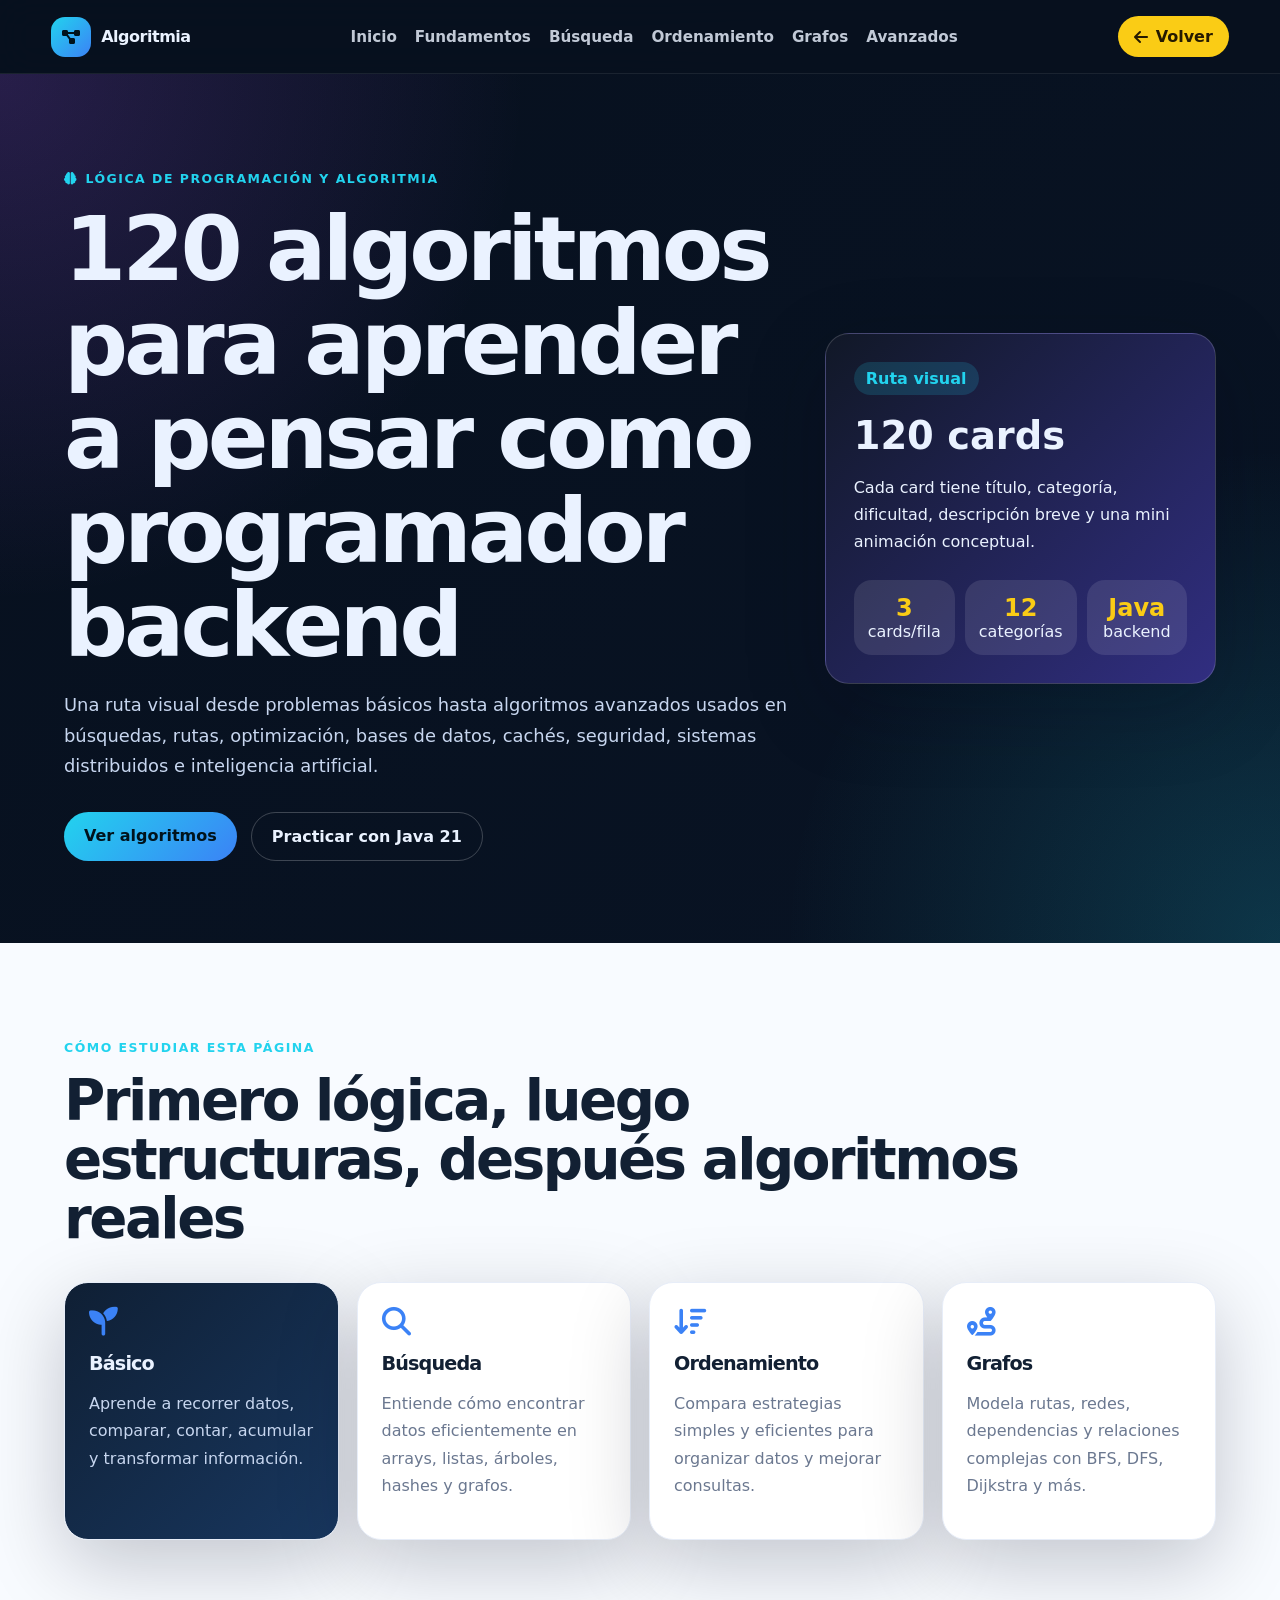
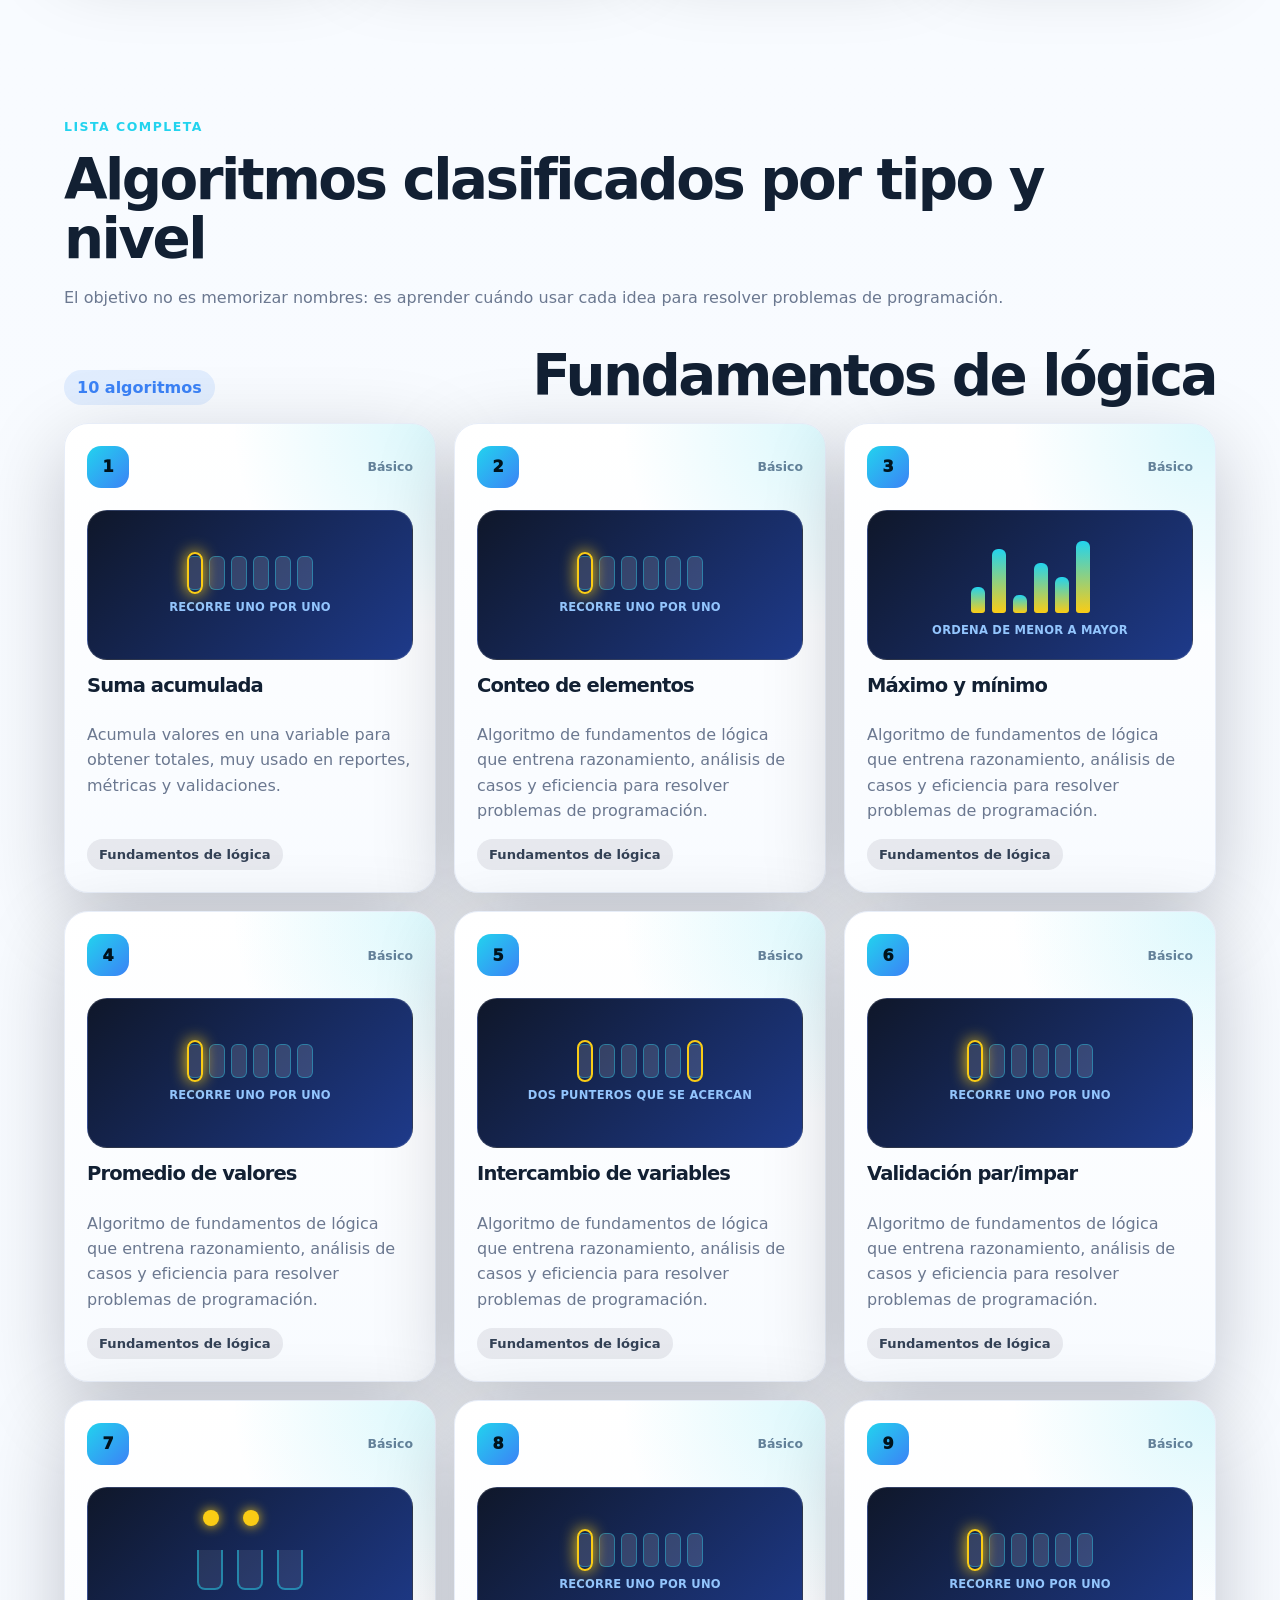
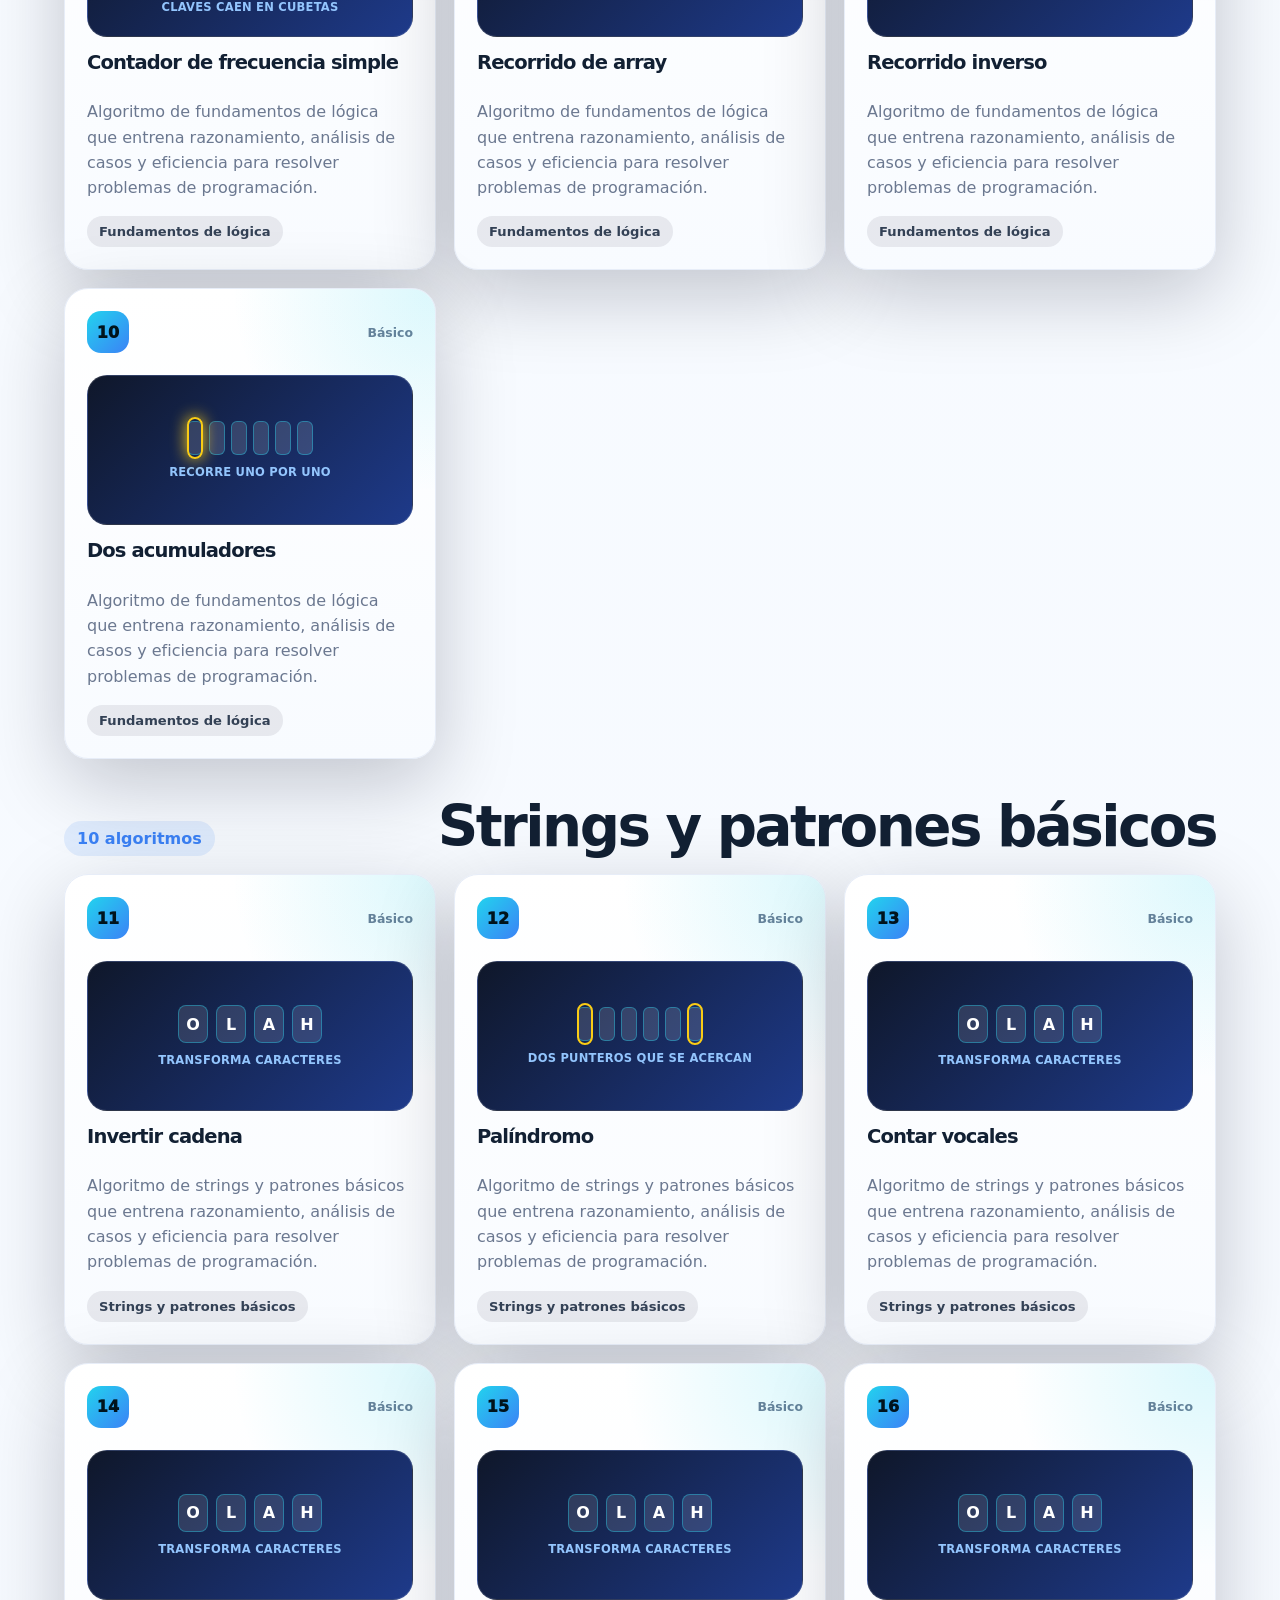
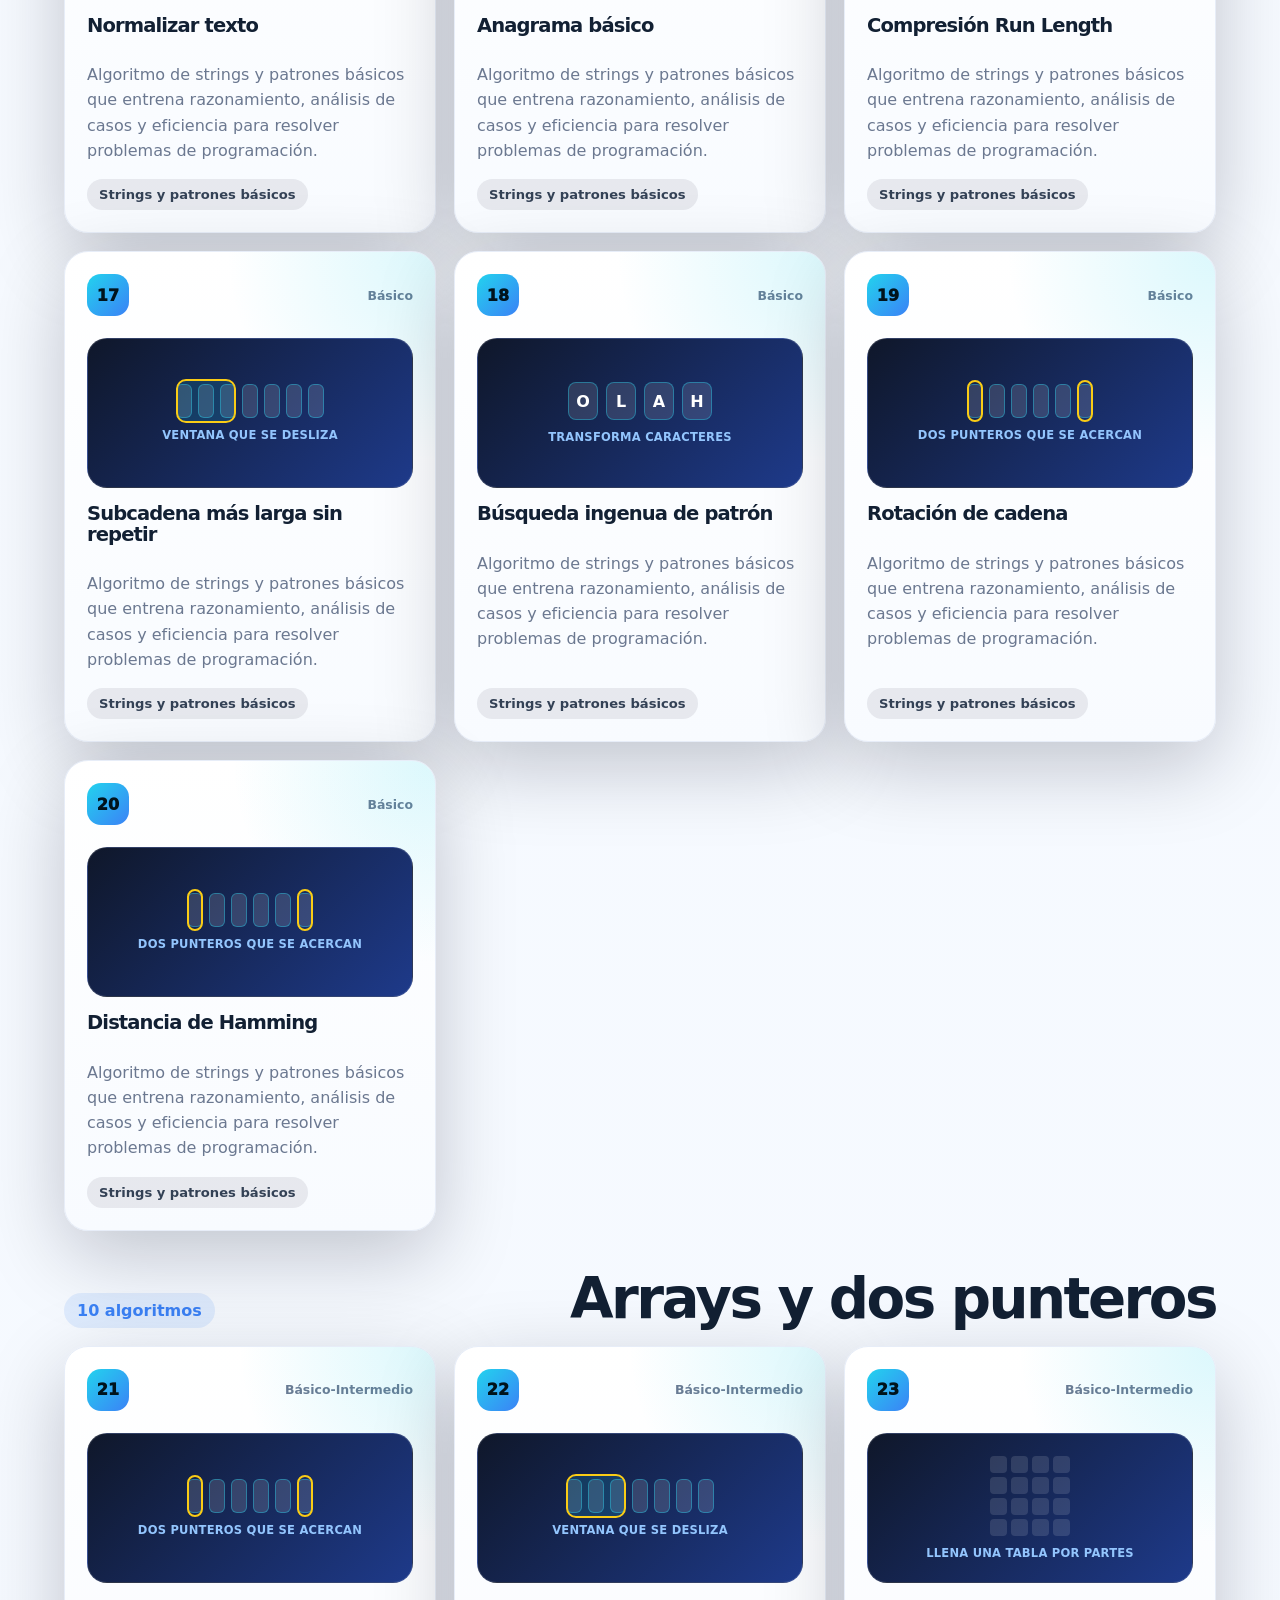
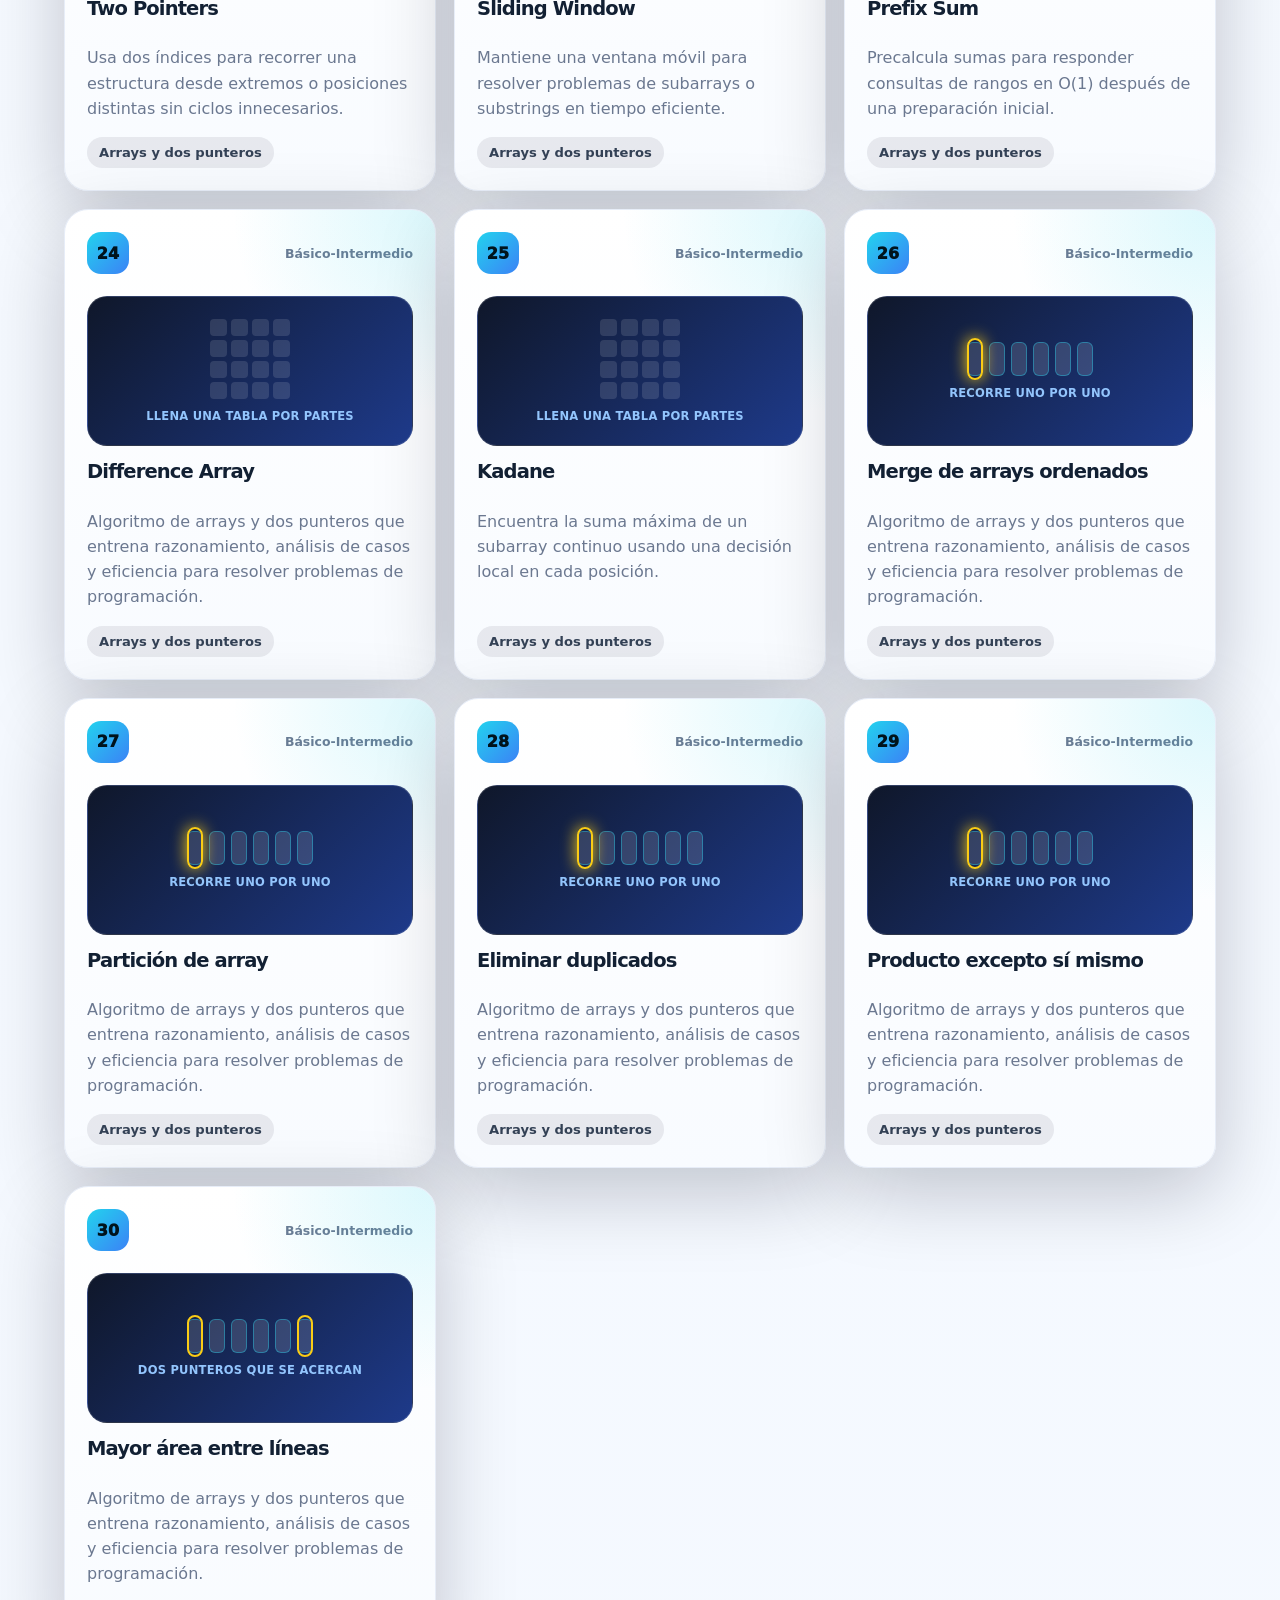
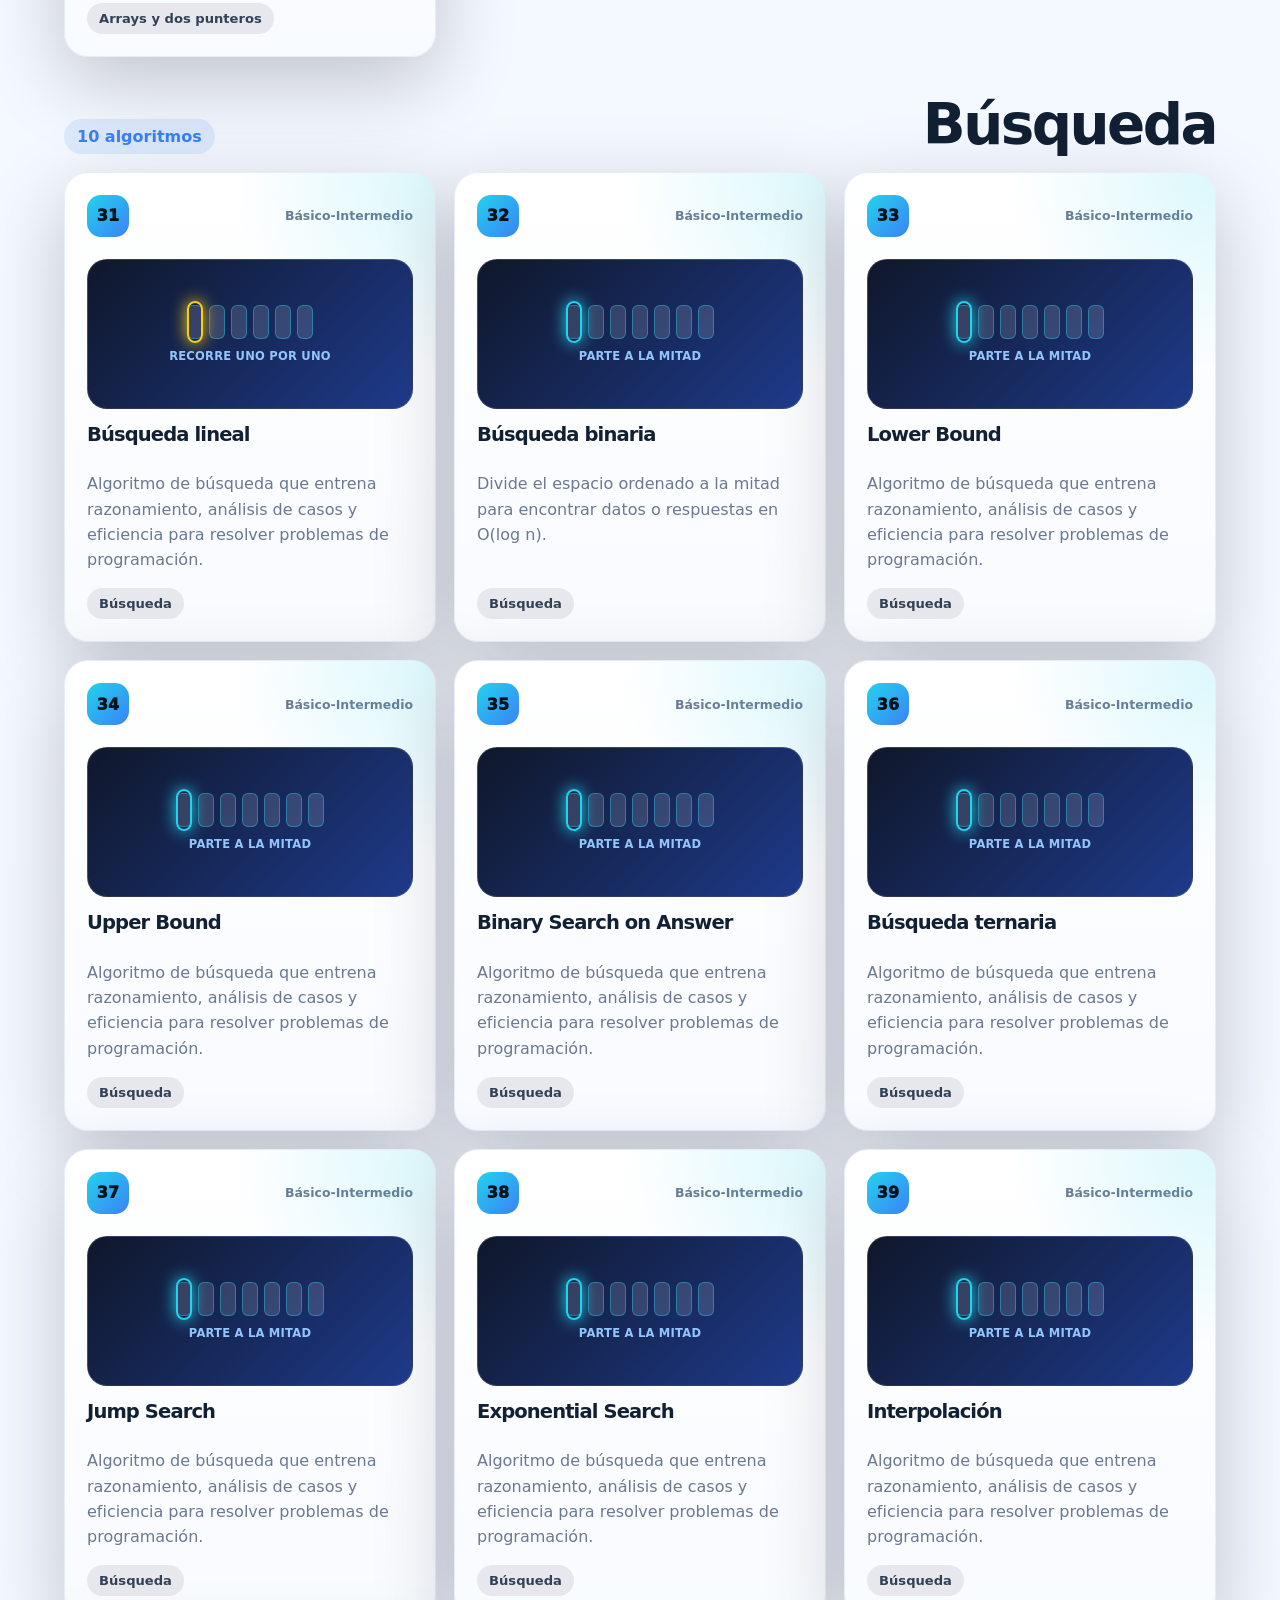
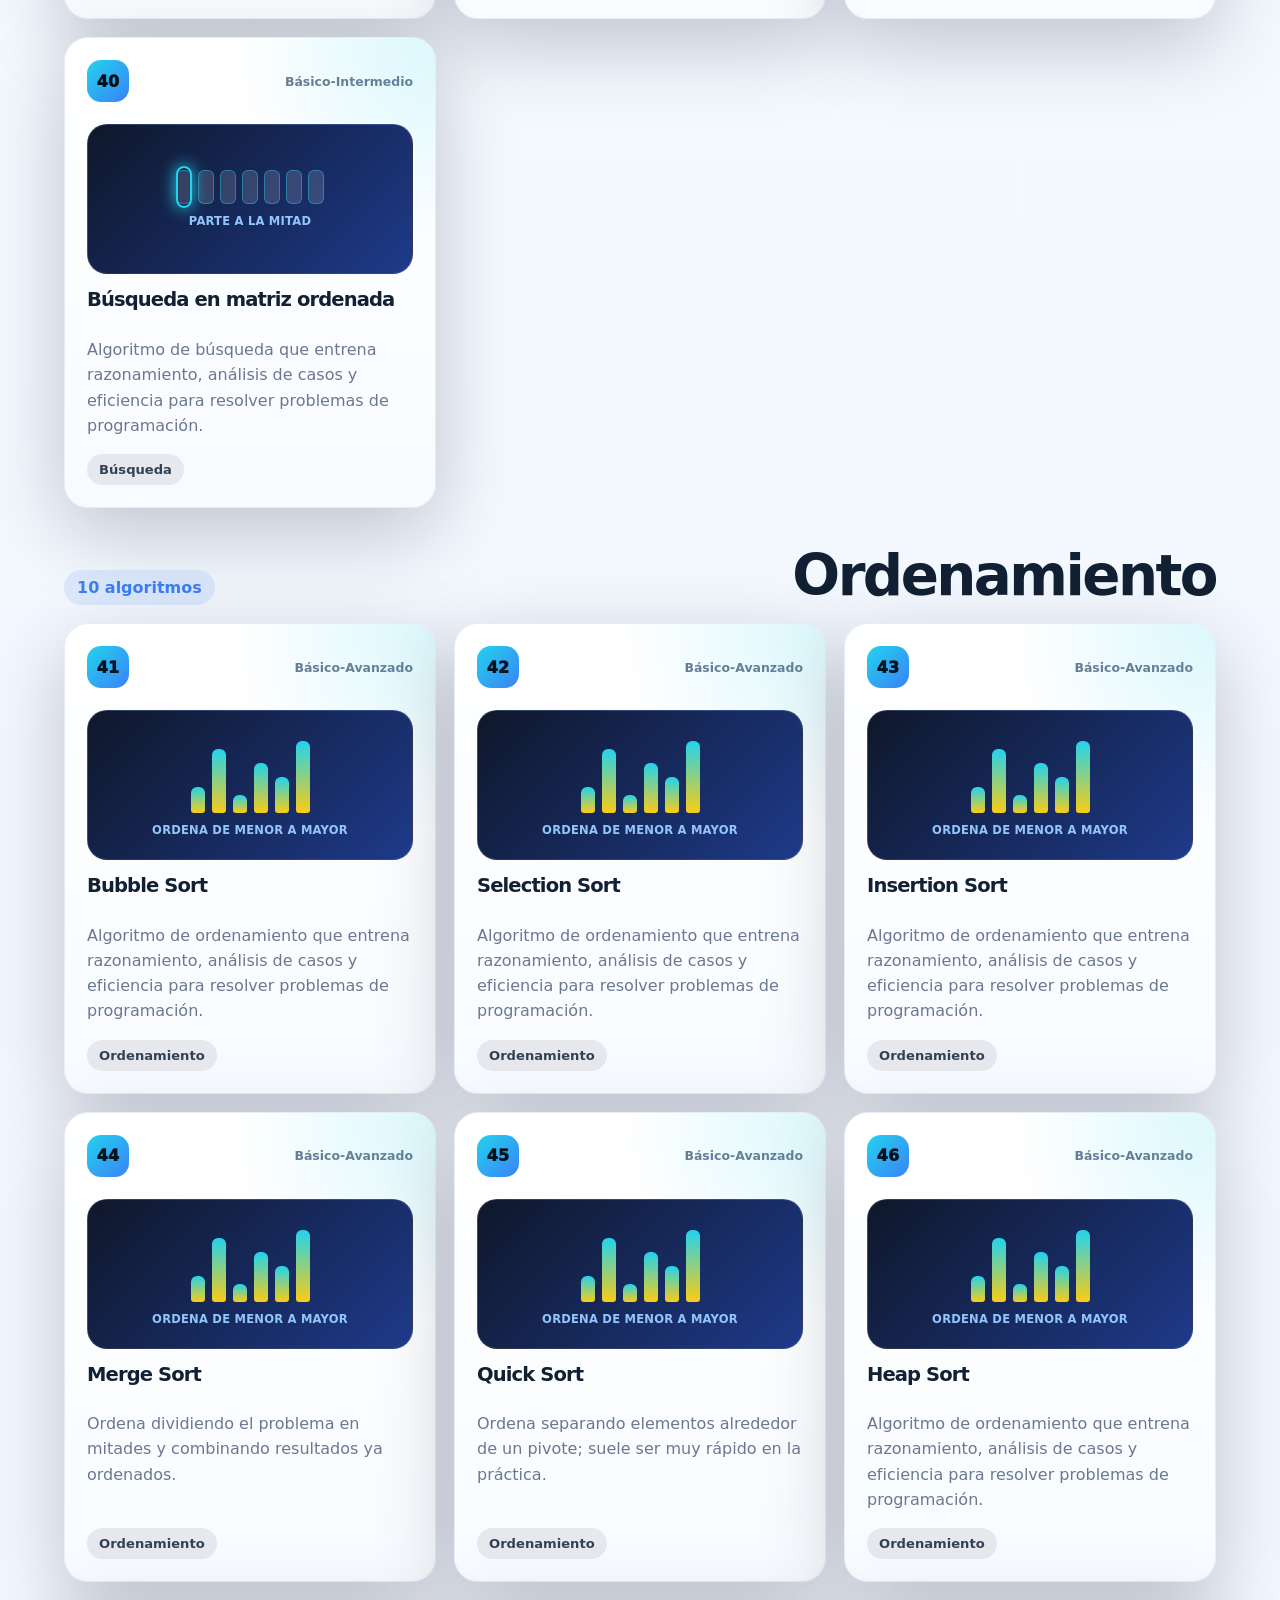
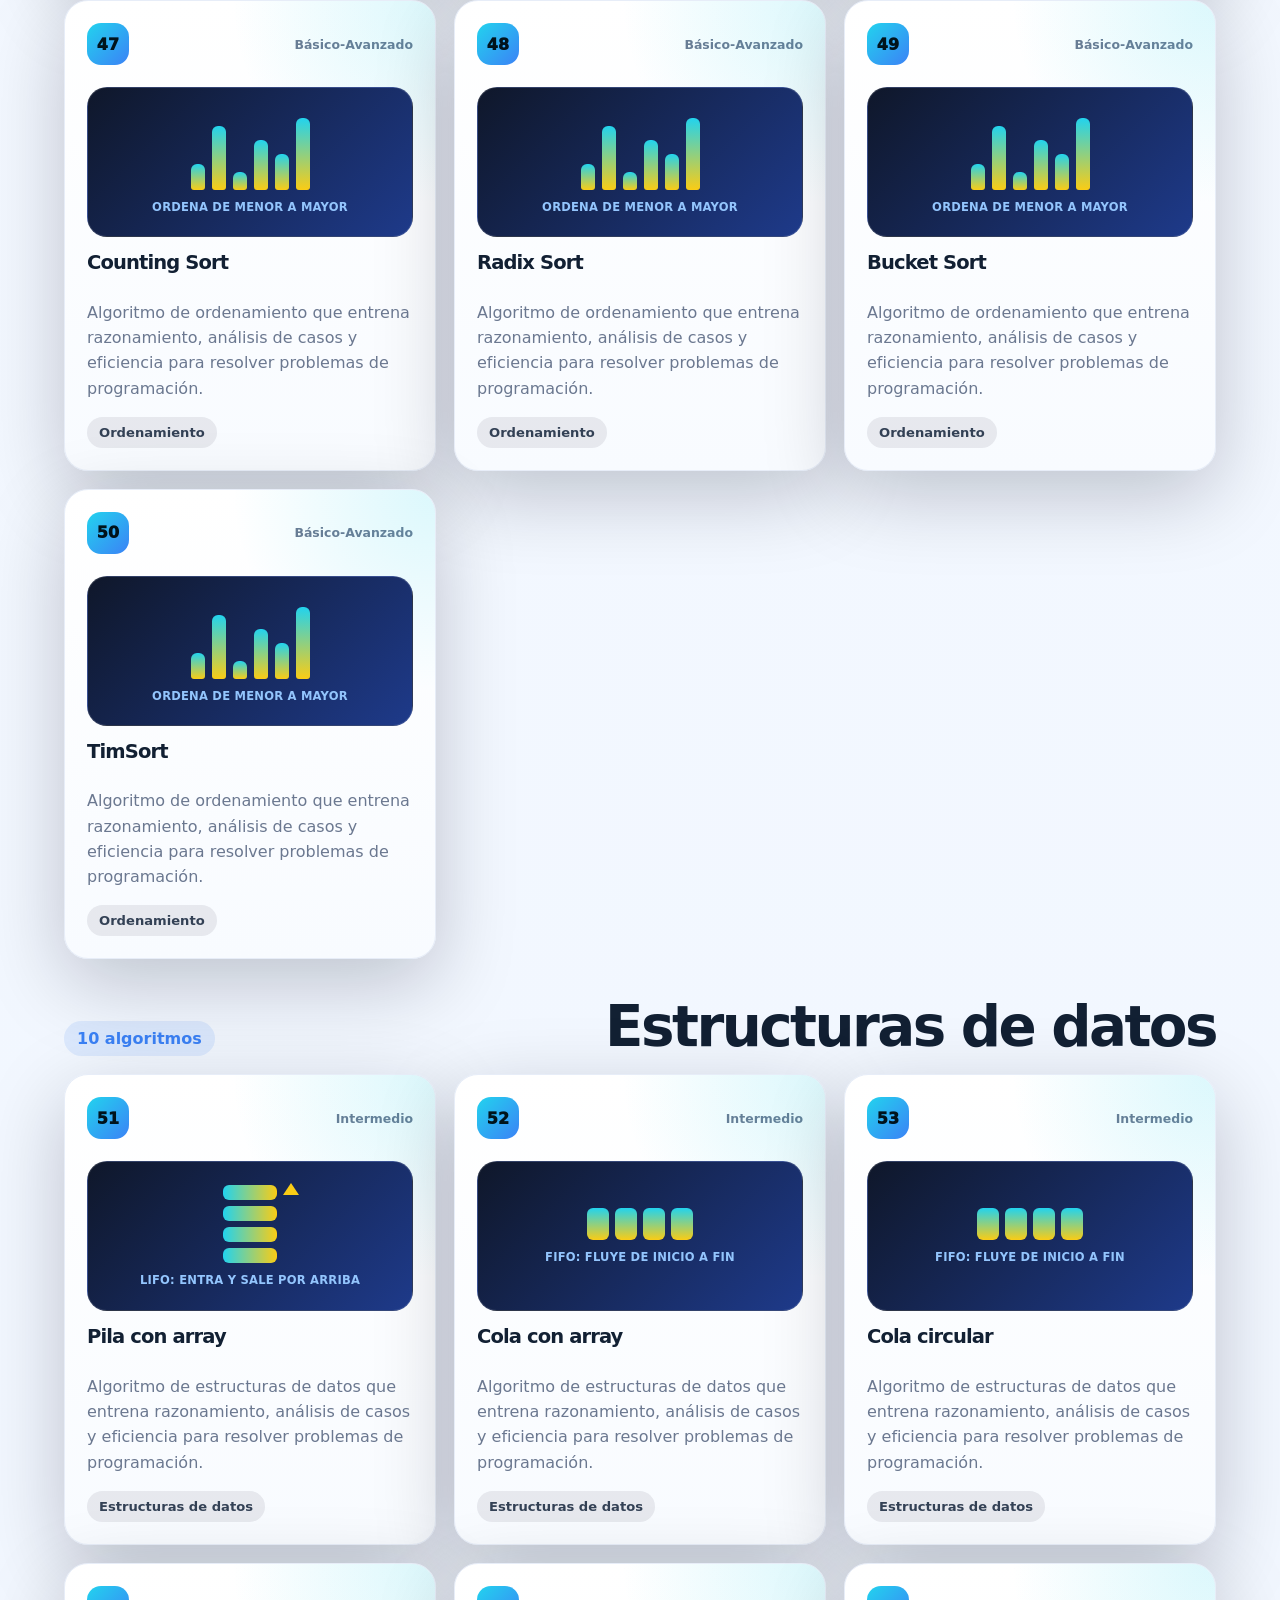
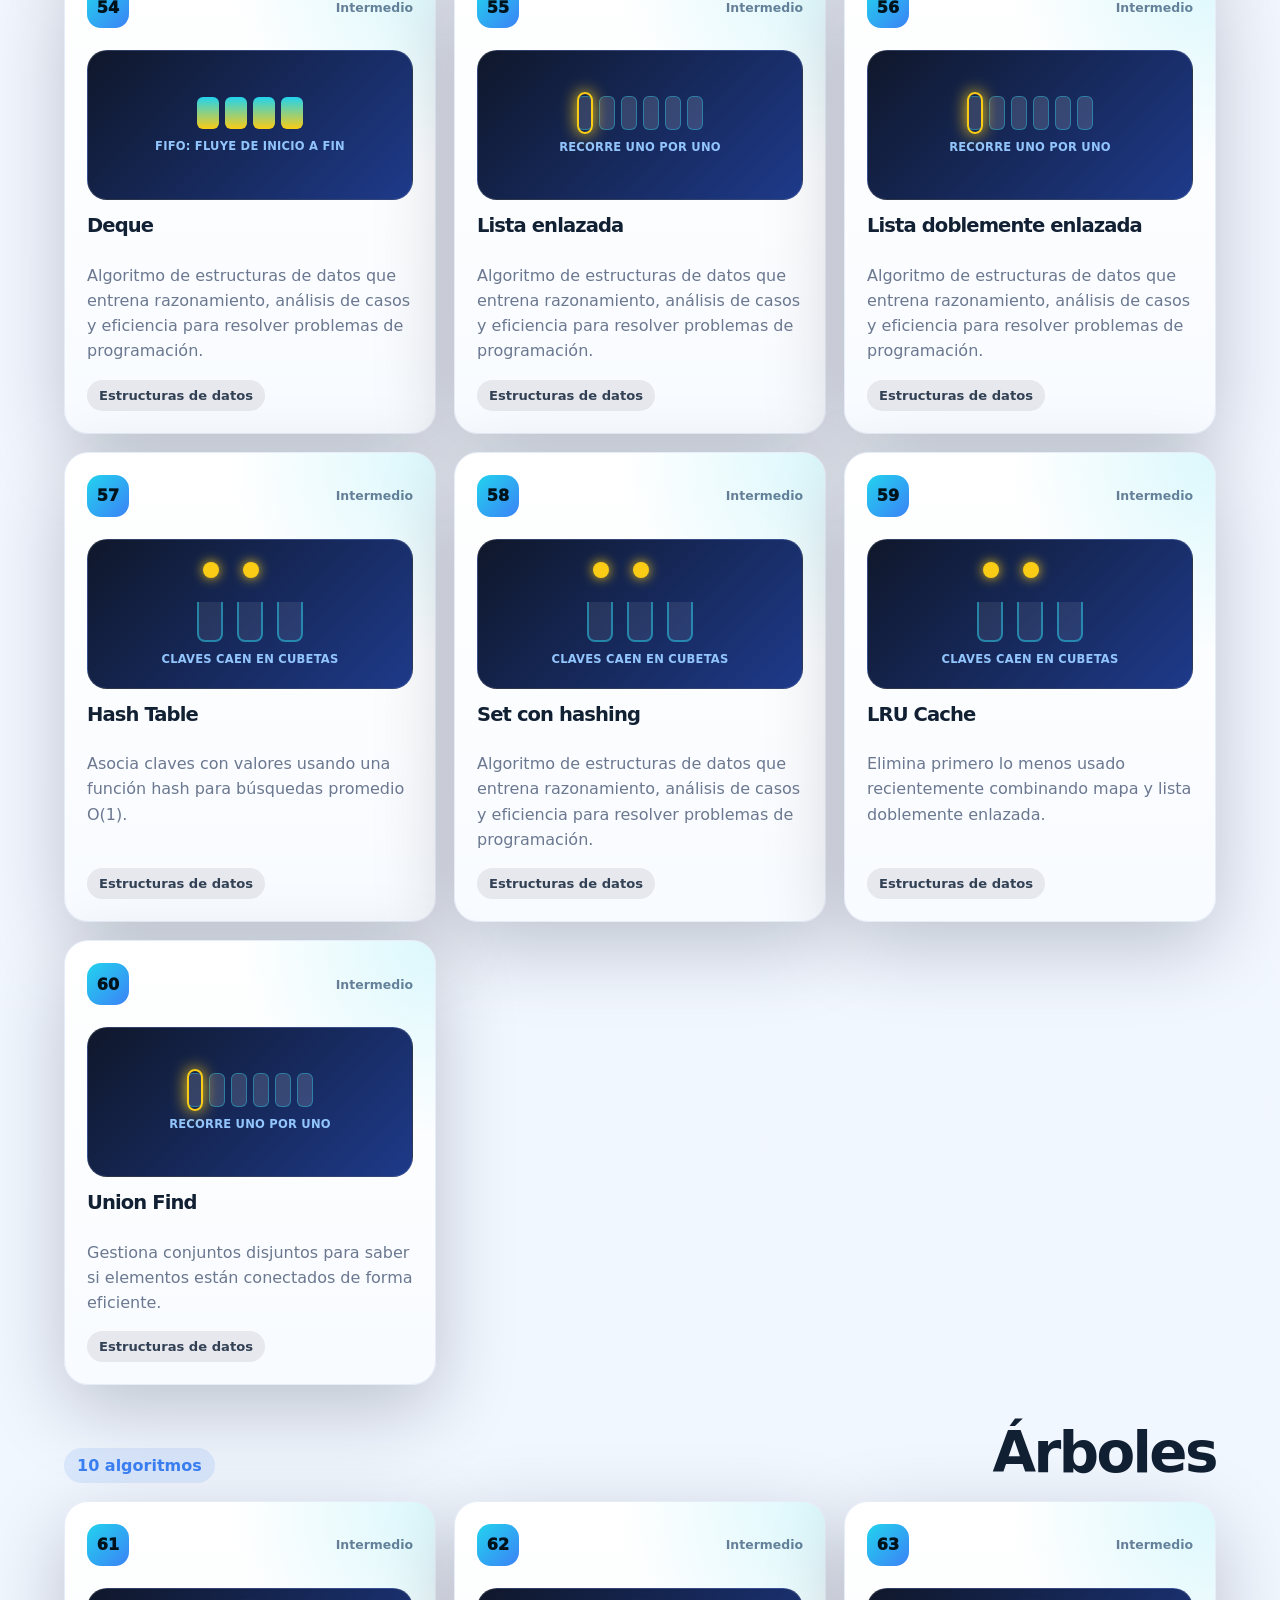
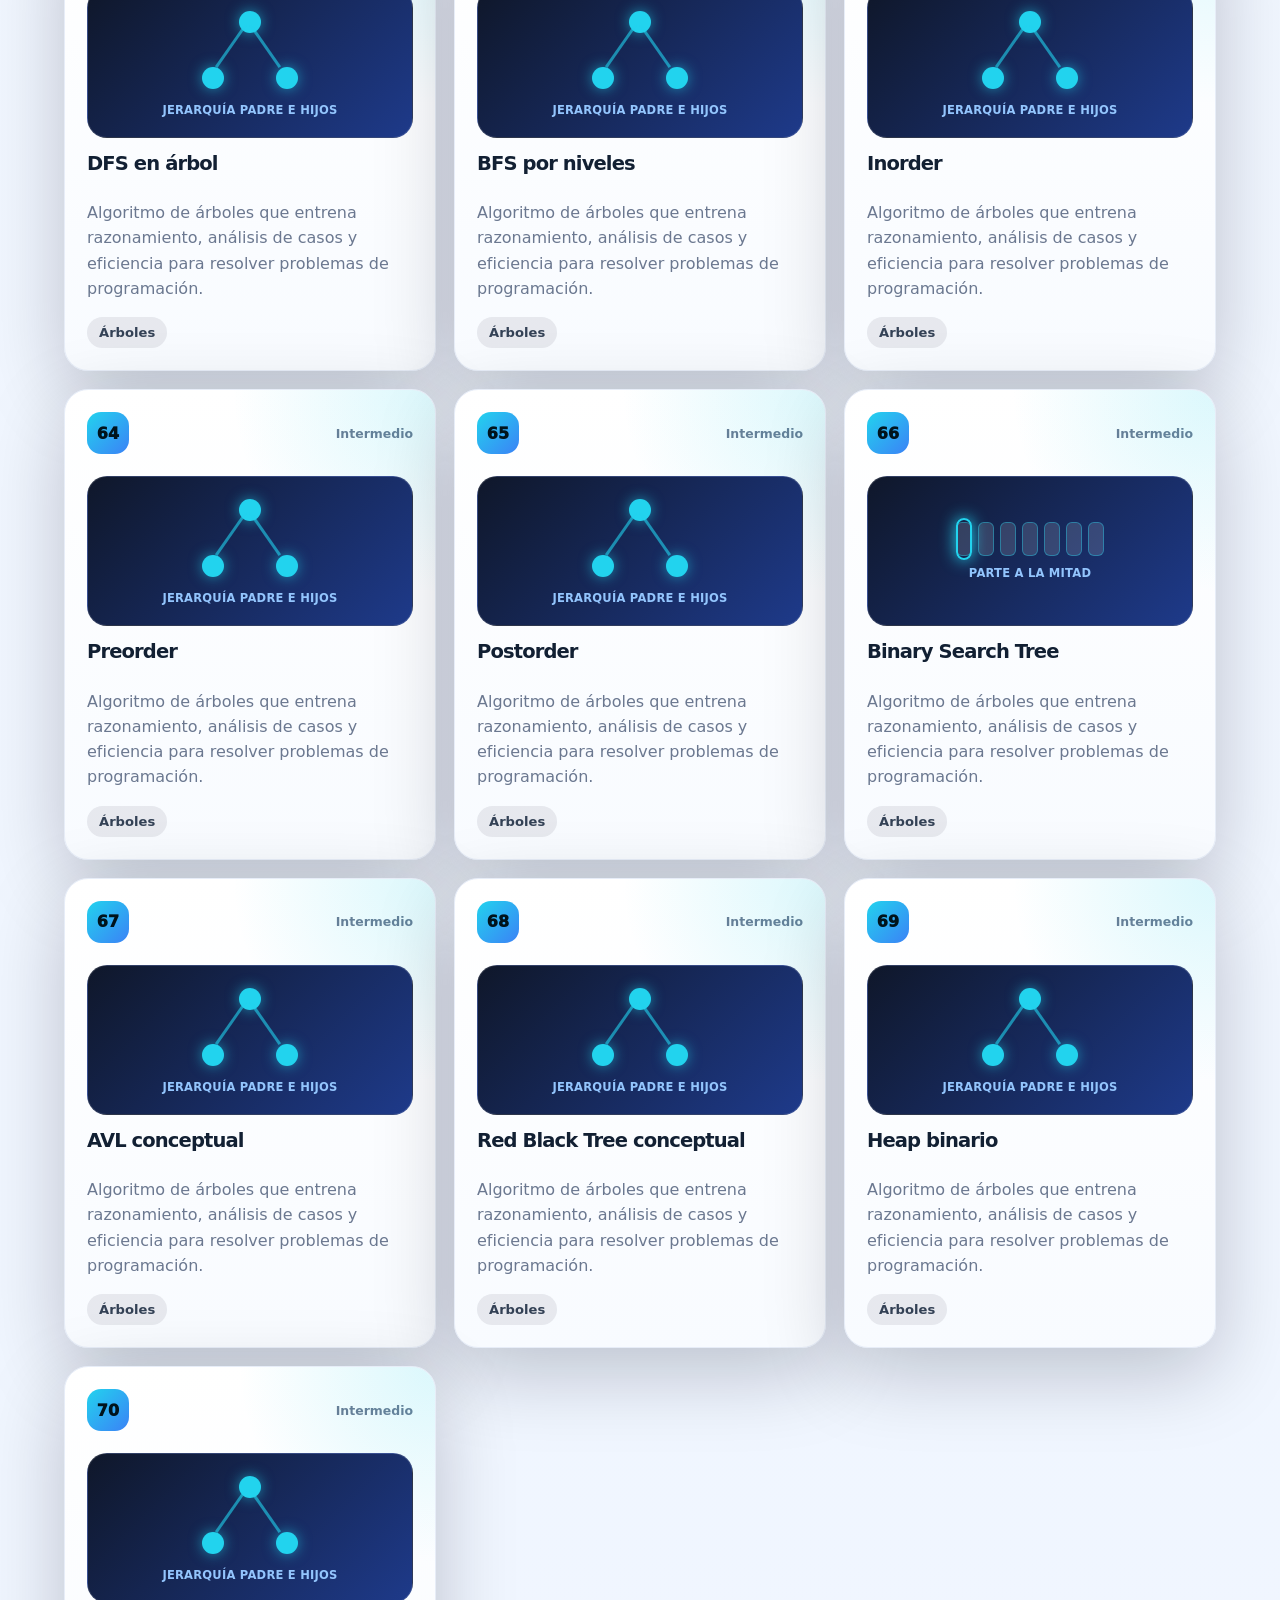
==== commit 2fa0c3b8: "clean css" ====
--- a/algoritmos.html
+++ b/algoritmos.html
@@ -20,7 +20,7 @@
       <a href="#busqueda">Búsqueda</a>
       <a href="#ordenamiento">Ordenamiento</a>
       <a href="#grafos">Grafos</a>
-      <a href="#avanzados">Avanzados</a>
+      <a href="#profesional">Avanzados</a>
     </nav>
     <a class="toggle-checks" href="index.html#temario"><i class="fa-solid fa-arrow-left"></i> Volver</a>
   </header>
--- a/styles.css
+++ b/styles.css
@@ -448,48 +448,106 @@
 .algorithm-visual {
   position: relative;
   z-index: 1;
-  display: grid;
-  place-items: center;
-  height: 120px;
+  display: flex;
+  flex-direction: column;
+  align-items: center;
+  justify-content: center;
+  gap: 10px;
+  height: 150px;
   margin-top: 8px;
+  padding: 12px;
   border-radius: 20px;
   background: linear-gradient(135deg, #0f172a, #1e3a8a);
   border: 1px solid rgba(255, 255, 255, .12);
-}
-.algo-bars { display: flex; align-items: end; gap: 9px; height: 76px; }
-.algo-bars span { width: 18px; border-radius: 999px 999px 6px 6px; background: linear-gradient(180deg, var(--primary), var(--accent)); animation: barSort 1.6s ease-in-out infinite alternate; }
-.algo-bars span:nth-child(1) { height: 32px; animation-delay: .1s; }
-.algo-bars span:nth-child(2) { height: 58px; animation-delay: .2s; }
-.algo-bars span:nth-child(3) { height: 42px; animation-delay: .3s; }
-.algo-bars span:nth-child(4) { height: 72px; animation-delay: .4s; }
-.algo-bars span:nth-child(5) { height: 50px; animation-delay: .5s; }
-.algo-graph, .algo-tree { position: relative; width: 150px; height: 82px; }
-.algo-graph i, .algo-tree i { position: absolute; width: 22px; height: 22px; border-radius: 50%; background: var(--primary); box-shadow: 0 0 24px rgba(34, 211, 238, .7); animation: nodePulse 1.8s ease-in-out infinite; }
-.algo-graph i:nth-child(1), .algo-tree i:nth-child(1) { left: 8px; top: 30px; }
-.algo-graph i:nth-child(2), .algo-tree i:nth-child(2) { left: 62px; top: 6px; animation-delay: .2s; }
-.algo-graph i:nth-child(3), .algo-tree i:nth-child(3) { right: 8px; top: 30px; animation-delay: .4s; }
-.algo-graph i:nth-child(4), .algo-tree i:nth-child(4) { left: 62px; bottom: 4px; animation-delay: .6s; }
-.algo-graph b, .algo-tree b { position: absolute; height: 3px; border-radius: 999px; background: linear-gradient(90deg, var(--primary), transparent); transform-origin: left center; animation: edgeFlow 1.7s linear infinite; }
-.algo-graph b:nth-of-type(1), .algo-tree b:nth-of-type(1) { left: 30px; top: 37px; width: 48px; transform: rotate(-28deg); }
-.algo-graph b:nth-of-type(2), .algo-tree b:nth-of-type(2) { left: 82px; top: 20px; width: 48px; transform: rotate(28deg); }
-.algo-graph b:nth-of-type(3), .algo-tree b:nth-of-type(3) { left: 74px; top: 32px; width: 44px; transform: rotate(100deg); }
-.algo-segments { display: flex; gap: 8px; }
-.algo-segments span { width: 36px; height: 42px; border-radius: 12px; background: rgba(255, 255, 255, .16); border: 2px solid rgba(34, 211, 238, .45); animation: segmentScan 1.6s ease-in-out infinite; }
-.algo-segments span:nth-child(2) { animation-delay: .2s; }
-.algo-segments span:nth-child(3) { animation-delay: .4s; }
-.algo-segments span:nth-child(4) { animation-delay: .6s; }
-.algo-bubbles { position: relative; width: 150px; height: 80px; }
-.algo-bubbles span { position: absolute; width: 24px; height: 24px; border-radius: 50%; background: linear-gradient(135deg, var(--primary), var(--accent)); animation: bubbleMove 2s ease-in-out infinite alternate; }
-.algo-bubbles span:nth-child(1) { left: 8px; top: 12px; }
-.algo-bubbles span:nth-child(2) { left: 42px; top: 42px; animation-delay: .2s; }
-.algo-bubbles span:nth-child(3) { left: 74px; top: 18px; animation-delay: .4s; }
-.algo-bubbles span:nth-child(4) { left: 104px; top: 48px; animation-delay: .6s; }
-.algo-bubbles span:nth-child(5) { left: 128px; top: 10px; animation-delay: .8s; }
-@keyframes barSort { from { transform: translateY(0) scaleY(.85); } to { transform: translateY(-10px) scaleY(1.08); } }
-@keyframes nodePulse { 50% { transform: scale(1.25); background: var(--accent); } }
-@keyframes edgeFlow { 50% { opacity: .35; } }
-@keyframes segmentScan { 50% { transform: translateY(-9px); background: rgba(34, 211, 238, .35); } }
-@keyframes bubbleMove { to { transform: translate(8px, -10px) scale(1.15); } }
+  overflow: hidden;
+}
+.v-tag {
+  font-size: .72rem;
+  font-weight: 800;
+  letter-spacing: .02em;
+  color: #93c5fd;
+  text-transform: uppercase;
+}
+.v-row { position: relative; display: flex; gap: 6px; }
+.v-scan, .v-binary, .v-tp, .v-window { position: relative; display: flex; gap: 6px; }
+.v-scan span, .v-binary span, .v-tp span, .v-window span { width: 16px; height: 34px; border-radius: 6px; background: rgba(255,255,255,.14); border: 1px solid rgba(34,211,238,.4); }
+.v-cursor { position: absolute; top: -4px; left: 0; width: 16px; height: 42px; border-radius: 8px; border: 2px solid var(--accent); box-shadow: 0 0 16px var(--accent); animation: vScan 2.2s steps(6) infinite; }
+@keyframes vScan { from { transform: translateX(0); } to { transform: translateX(132px); } }
+.v-mid { position: absolute; top: -4px; left: 0; width: 16px; height: 42px; border-radius: 8px; border: 2px solid var(--primary); box-shadow: 0 0 16px var(--primary); animation: vBin 2.6s infinite; }
+@keyframes vBin { 0%,28% { transform: translateX(66px); } 36%,62% { transform: translateX(110px); } 70%,100% { transform: translateX(132px); } }
+.v-l, .v-r { position: absolute; top: -4px; width: 16px; height: 42px; border-radius: 8px; border: 2px solid var(--accent); }
+.v-l { left: 0; animation: vL 2.6s ease-in-out infinite; }
+.v-r { left: 110px; animation: vR 2.6s ease-in-out infinite; }
+@keyframes vL { 0%,100% { transform: translateX(0); } 50% { transform: translateX(44px); } }
+@keyframes vR { 0%,100% { transform: translateX(0); } 50% { transform: translateX(-44px); } }
+.v-frame { position: absolute; top: -5px; left: 0; width: 60px; height: 44px; border-radius: 10px; border: 2px solid var(--accent); background: rgba(34,211,238,.14); animation: vWin 2.8s ease-in-out infinite; }
+@keyframes vWin { 0%,100% { transform: translateX(0); } 50% { transform: translateX(82px); } }
+.v-sort { display: flex; align-items: end; gap: 7px; height: 80px; }
+.v-sort span { width: 14px; border-radius: 6px 6px 3px 3px; background: linear-gradient(180deg, var(--primary), var(--accent)); }
+.v-sort span:nth-child(1) { height: 26px; animation: vBar 2.6s ease-in-out infinite; }
+.v-sort span:nth-child(2) { height: 64px; animation: vBar 2.6s ease-in-out infinite .1s; }
+.v-sort span:nth-child(3) { height: 18px; animation: vBar 2.6s ease-in-out infinite .2s; }
+.v-sort span:nth-child(4) { height: 50px; animation: vBar 2.6s ease-in-out infinite .3s; }
+.v-sort span:nth-child(5) { height: 36px; animation: vBar 2.6s ease-in-out infinite .4s; }
+.v-sort span:nth-child(6) { height: 72px; animation: vBar 2.6s ease-in-out infinite .5s; }
+@keyframes vBar { 0%,100% { transform: scaleY(1); } 50% { transform: scaleY(1.18); filter: brightness(1.3); } }
+.v-string { display: flex; gap: 8px; perspective: 400px; }
+.v-string b { display: grid; place-items: center; width: 30px; height: 38px; border-radius: 8px; background: rgba(255,255,255,.12); border: 1px solid rgba(34,211,238,.4); color: #fff; font-weight: 900; animation: vFlip 2.6s ease-in-out infinite; }
+.v-string b:nth-child(2) { animation-delay: .15s; }
+.v-string b:nth-child(3) { animation-delay: .3s; }
+.v-string b:nth-child(4) { animation-delay: .45s; }
+@keyframes vFlip { 0%,100% { transform: rotateY(0); } 50% { transform: rotateY(180deg); background: rgba(34,211,238,.3); } }
+.v-stack { position: relative; display: flex; flex-direction: column-reverse; gap: 6px; }
+.v-stack span { width: 54px; height: 15px; border-radius: 6px; background: linear-gradient(90deg, var(--primary), var(--accent)); }
+.v-stack span:nth-child(4) { animation: vPush 2.2s ease-in-out infinite; }
+.v-arrow { position: absolute; right: -22px; top: -2px; width: 0; height: 0; border-left: 8px solid transparent; border-right: 8px solid transparent; border-bottom: 12px solid var(--accent); animation: vUpDown 2.2s ease-in-out infinite; }
+@keyframes vPush { 0%,100% { opacity: .25; transform: translateY(-14px); } 50% { opacity: 1; transform: translateY(0); } }
+@keyframes vUpDown { 0%,100% { transform: translateY(0); } 50% { transform: translateY(-14px); } }
+.v-queue { position: relative; display: flex; gap: 6px; }
+.v-queue span { width: 22px; height: 32px; border-radius: 6px; background: linear-gradient(180deg, var(--primary), var(--accent)); animation: vQueue 2.6s linear infinite; }
+.v-queue span:nth-child(2) { animation-delay: .25s; }
+.v-queue span:nth-child(3) { animation-delay: .5s; }
+.v-queue span:nth-child(4) { animation-delay: .75s; }
+@keyframes vQueue { 0% { opacity: 0; transform: translateX(-16px); } 15%,85% { opacity: 1; } 100% { opacity: 0; transform: translateX(16px); } }
+.v-hash { position: relative; display: flex; gap: 14px; align-items: end; height: 80px; }
+.v-hash u { width: 26px; height: 40px; border-radius: 0 0 8px 8px; border: 2px solid rgba(34,211,238,.5); border-top: 0; background: rgba(255,255,255,.08); }
+.v-hash i { position: absolute; top: 0; width: 16px; height: 16px; border-radius: 50%; background: var(--accent); box-shadow: 0 0 12px var(--accent); }
+.v-hash i:nth-of-type(1) { left: 6px; animation: vDrop 2.2s ease-in infinite; }
+.v-hash i:nth-of-type(2) { left: 46px; animation: vDrop 2.2s ease-in infinite .9s; }
+@keyframes vDrop { 0% { top: 0; opacity: 1; } 55% { top: 40px; opacity: 1; } 100% { top: 40px; opacity: .3; } }
+.v-tree { position: relative; width: 140px; height: 84px; }
+.v-tree i { position: absolute; width: 22px; height: 22px; border-radius: 50%; background: var(--primary); box-shadow: 0 0 14px rgba(34,211,238,.6); }
+.v-tree i:nth-child(1) { left: 59px; top: 2px; }
+.v-tree i:nth-child(2) { left: 22px; top: 58px; animation: vNode 2s infinite .3s; }
+.v-tree i:nth-child(3) { left: 96px; top: 58px; animation: vNode 2s infinite .6s; }
+.v-tree b { position: absolute; height: 3px; background: rgba(34,211,238,.6); transform-origin: left center; }
+.v-tree b:nth-of-type(1) { left: 66px; top: 14px; width: 52px; transform: rotate(125deg); }
+.v-tree b:nth-of-type(2) { left: 70px; top: 14px; width: 52px; transform: rotate(55deg); }
+@keyframes vNode { 0%,100% { transform: scale(1); } 50% { transform: scale(1.3); background: var(--accent); } }
+.v-graph { position: relative; width: 150px; height: 84px; }
+.v-graph i { position: absolute; width: 20px; height: 20px; border-radius: 50%; background: var(--primary); box-shadow: 0 0 14px rgba(34,211,238,.6); animation: vNode 1.8s infinite; }
+.v-graph i:nth-child(1) { left: 6px; top: 30px; }
+.v-graph i:nth-child(2) { left: 62px; top: 4px; animation-delay: .2s; }
+.v-graph i:nth-child(3) { right: 6px; top: 30px; animation-delay: .4s; }
+.v-graph i:nth-child(4) { left: 62px; bottom: 2px; animation-delay: .6s; }
+.v-graph b { position: absolute; height: 3px; background: linear-gradient(90deg, var(--primary), transparent); transform-origin: left center; animation: vEdge 1.7s linear infinite; }
+.v-graph b:nth-of-type(1) { left: 24px; top: 38px; width: 48px; transform: rotate(-26deg); }
+.v-graph b:nth-of-type(2) { left: 80px; top: 22px; width: 48px; transform: rotate(26deg); }
+.v-graph b:nth-of-type(3) { left: 72px; top: 34px; width: 44px; transform: rotate(100deg); }
+@keyframes vEdge { 50% { opacity: .3; } }
+.v-path { position: relative; display: flex; align-items: center; gap: 28px; }
+.v-path i { width: 20px; height: 20px; border-radius: 50%; background: var(--primary); position: relative; z-index: 1; box-shadow: 0 0 10px rgba(34,211,238,.5); }
+.v-path b { position: absolute; left: 10px; top: 50%; height: 4px; width: 0; background: var(--accent); box-shadow: 0 0 10px var(--accent); animation: vPath 2.6s ease-in-out infinite; }
+@keyframes vPath { 0% { width: 0; } 80%,100% { width: 124px; } }
+.v-dp { display: grid; grid-template-columns: repeat(4, 1fr); gap: 4px; width: 80px; }
+.v-dp span { aspect-ratio: 1; border-radius: 4px; background: rgba(255,255,255,.12); animation: vFill 2.8s ease-in-out infinite; }
+@keyframes vFill { 0%,100% { background: rgba(255,255,255,.12); } 45% { background: var(--accent); box-shadow: 0 0 8px var(--accent); } }
+.v-rec { position: relative; width: 80px; height: 80px; }
+.v-rec i { position: absolute; border: 2px solid var(--accent); border-radius: 8px; animation: vRec 2.6s ease-in-out infinite; }
+.v-rec i:nth-child(1) { inset: 0; }
+.v-rec i:nth-child(2) { inset: 14px; animation-delay: .3s; }
+.v-rec i:nth-child(3) { inset: 28px; animation-delay: .6s; }
+@keyframes vRec { 0%,100% { opacity: .3; } 50% { opacity: 1; box-shadow: 0 0 12px var(--accent); } }
 .site-footer { padding: 28px; text-align: center; color: #c7d6ef; background: var(--bg); }
 
 @media (max-width: 980px) {
